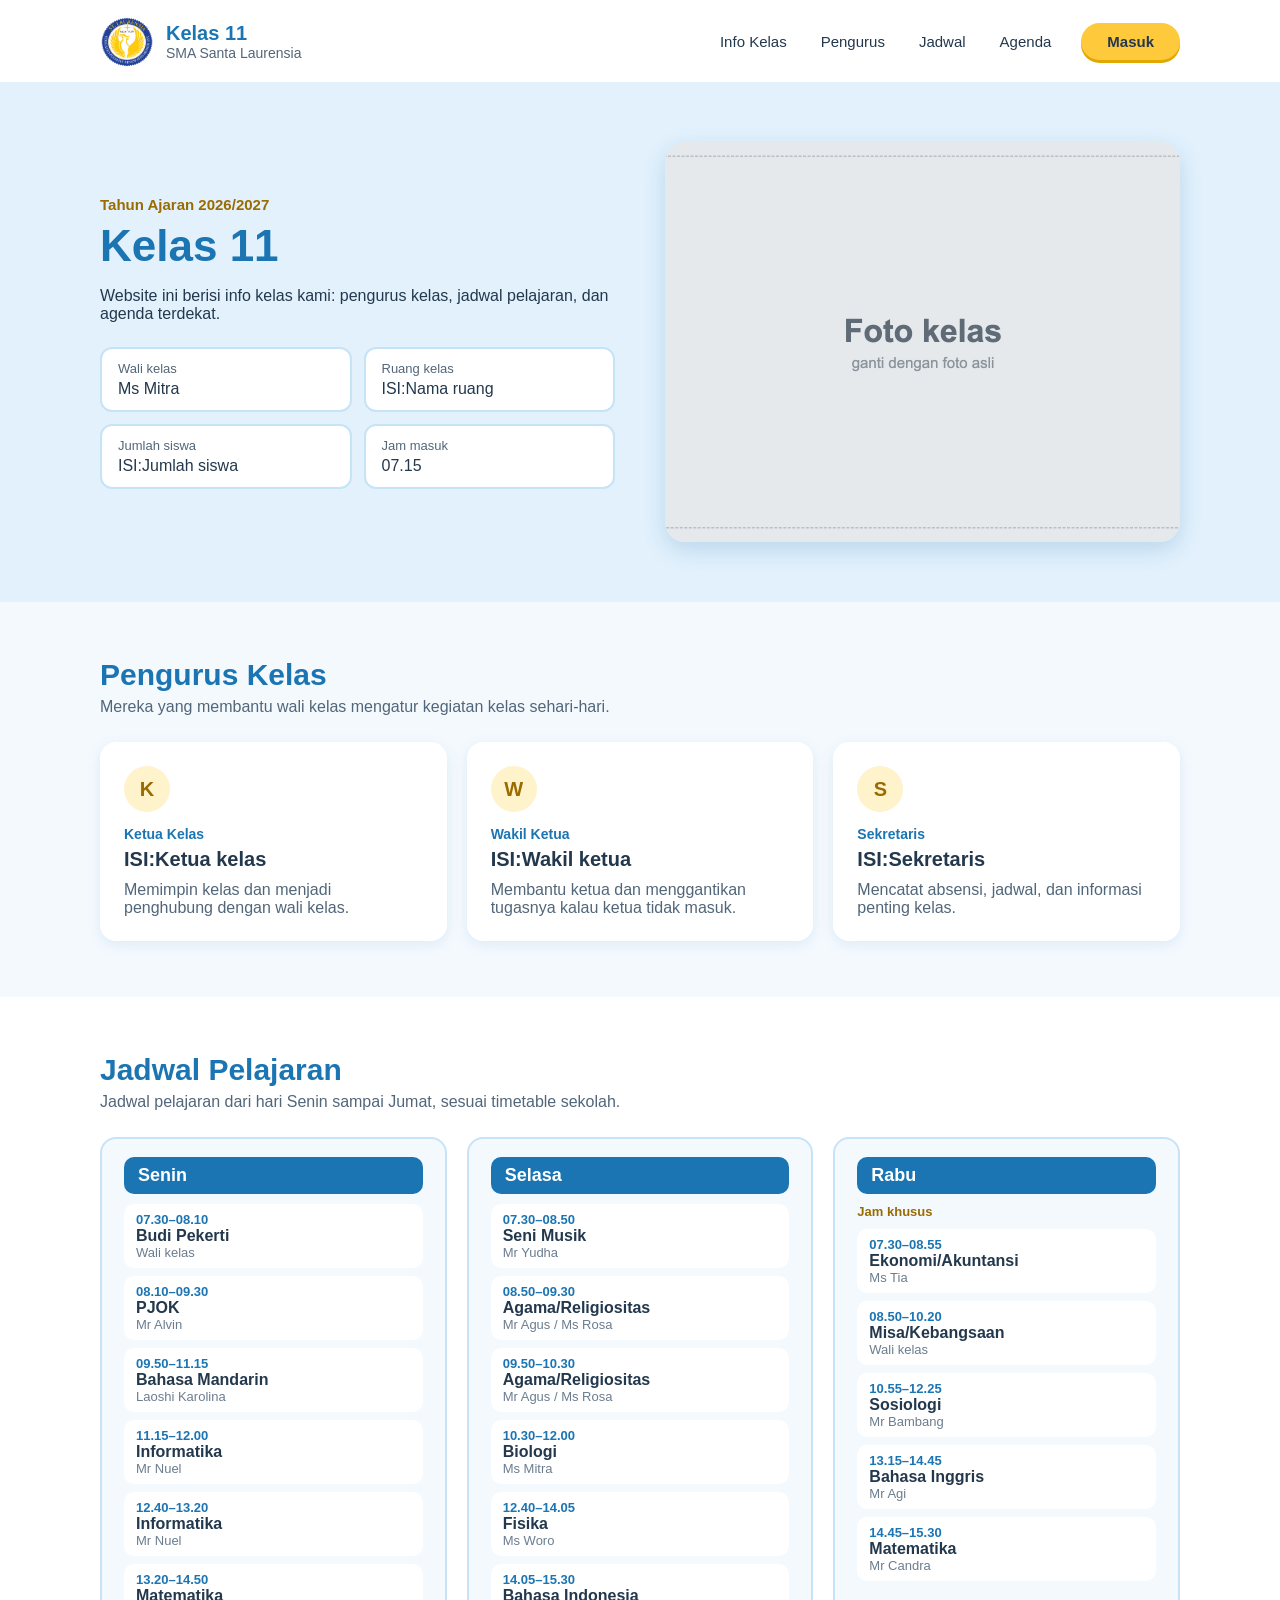
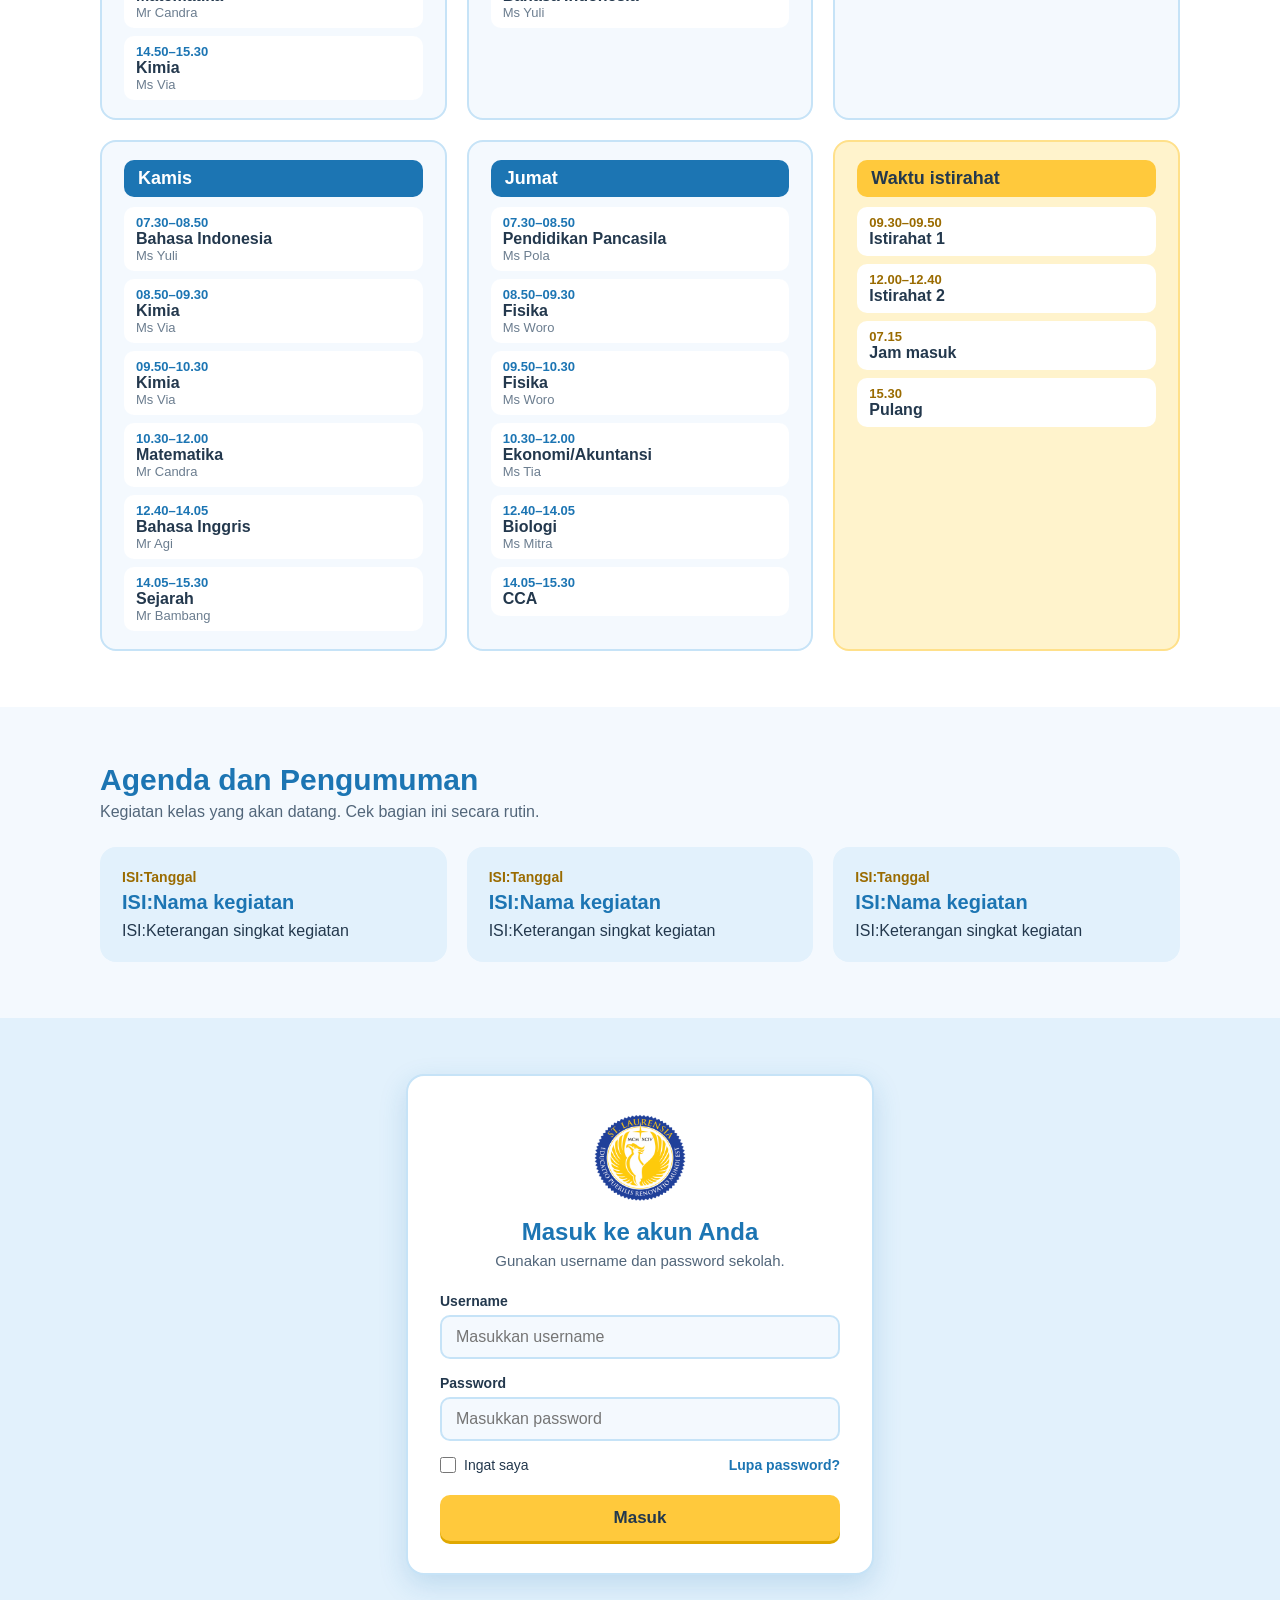
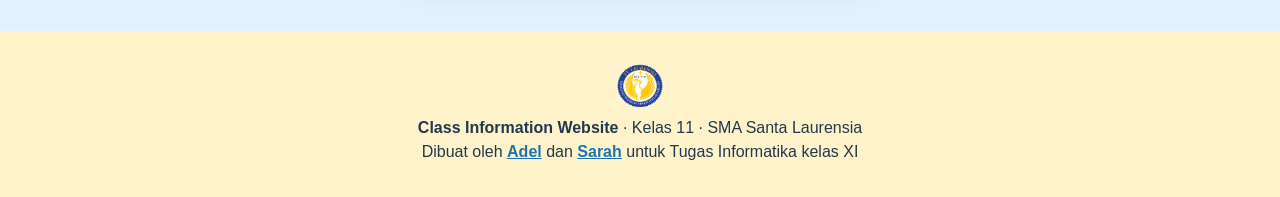
==== index.html @ 20a35754 "Upload website Class Information dan CV" ====
<!DOCTYPE html>
<html lang="id">
<head>
    <meta charset="UTF-8">
    <meta name="viewport" content="width=device-width, initial-scale=1.0">
    <title>Info Kelas 11 | SMA Santa Laurensia</title>
    <link rel="icon" type="image/png" href="images/logo.png">
    <link rel="stylesheet" href="style.css">
</head>
<body>

    <header class="as-atas">
        <div class="as-merek">
            <img src="images/logo.png" alt="Logo SMA Santa Laurensia" class="as-logo">
            <div>
                <p class="as-nama-kelas">Kelas 11</p>
                <p class="as-sekolah">SMA Santa Laurensia</p>
            </div>
        </div>
        <nav class="as-menu">
            <a href="#info">Info Kelas</a>
            <a href="#pengurus">Pengurus</a>
            <a href="#jadwal">Jadwal</a>
            <a href="#agenda">Agenda</a>
            <a class="as-tombol" href="#masuk">Masuk</a>
        </nav>
    </header>


    <main>
        <section class="as-hero" id="info">
            <div class="as-hero-teks">
                <p class="as-label">Tahun Ajaran 2026/2027</p>
                <h1>Kelas 11</h1>
                <p>Website ini berisi info kelas kami: pengurus kelas, jadwal pelajaran, dan agenda terdekat.</p>
                <div class="as-info">
                    <div class="as-info-kotak">
                        <p class="as-info-judul">Wali kelas</p>
                        <p>Ms Mitra</p>
                    </div>
                    <div class="as-info-kotak">
                        <p class="as-info-judul">Ruang kelas</p>
                        <p>ISI:Nama ruang</p>
                    </div>
                    <div class="as-info-kotak">
                        <p class="as-info-judul">Jumlah siswa</p>
                        <p>ISI:Jumlah siswa</p>
                    </div>
                    <div class="as-info-kotak">
                        <p class="as-info-judul">Jam masuk</p>
                        <p>07.15</p>
                    </div>
                </div>
            </div>
            <img src="images/foto-kelas.jpg" alt="Foto bersama kelas" class="as-foto-kelas">
        </section>

        <section class="as-bagian" id="pengurus">
            <h2>Pengurus Kelas</h2>
            <p class="as-pengantar">Mereka yang membantu wali kelas mengatur kegiatan kelas sehari-hari.</p>
            <div class="as-pengurus">
                <div class="as-kartu">
                    <p class="as-ikon">K</p>
                    <p class="as-jabatan">Ketua Kelas</p>
                    <h3>ISI:Ketua kelas</h3>
                    <p>Memimpin kelas dan menjadi penghubung dengan wali kelas.</p>
                </div>
                <div class="as-kartu">
                    <p class="as-ikon">W</p>
                    <p class="as-jabatan">Wakil Ketua</p>
                    <h3>ISI:Wakil ketua</h3>
                    <p>Membantu ketua dan menggantikan tugasnya kalau ketua tidak masuk.</p>
                </div>
                <div class="as-kartu">
                    <p class="as-ikon">S</p>
                    <p class="as-jabatan">Sekretaris</p>
                    <h3>ISI:Sekretaris</h3>
                    <p>Mencatat absensi, jadwal, dan informasi penting kelas.</p>
                </div>
            </div>
        </section>

        <section class="as-bagian as-putih" id="jadwal">
            <h2>Jadwal Pelajaran</h2>
            <p class="as-pengantar">Jadwal pelajaran dari hari Senin sampai Jumat, sesuai timetable sekolah.</p>
            <div class="as-jadwal">
                <div class="as-hari">
                    <h3>Senin</h3>
                    <ol>
                        <li>
                            <p class="as-jam">07.30–08.10</p>
                            <p class="as-mapel">Budi Pekerti</p>
                            <p class="as-guru">Wali kelas</p>
                        </li>
                        <li>
                            <p class="as-jam">08.10–09.30</p>
                            <p class="as-mapel">PJOK</p>
                            <p class="as-guru">Mr Alvin</p>
                        </li>
                        <li>
                            <p class="as-jam">09.50–11.15</p>
                            <p class="as-mapel">Bahasa Mandarin</p>
                            <p class="as-guru">Laoshi Karolina</p>
                        </li>
                        <li>
                            <p class="as-jam">11.15–12.00</p>
                            <p class="as-mapel">Informatika</p>
                            <p class="as-guru">Mr Nuel</p>
                        </li>
                        <li>
                            <p class="as-jam">12.40–13.20</p>
                            <p class="as-mapel">Informatika</p>
                            <p class="as-guru">Mr Nuel</p>
                        </li>
                        <li>
                            <p class="as-jam">13.20–14.50</p>
                            <p class="as-mapel">Matematika</p>
                            <p class="as-guru">Mr Candra</p>
                        </li>
                        <li>
                            <p class="as-jam">14.50–15.30</p>
                            <p class="as-mapel">Kimia</p>
                            <p class="as-guru">Ms Via</p>
                        </li>
                    </ol>
                </div>
                <div class="as-hari">
                    <h3>Selasa</h3>
                    <ol>
                        <li>
                            <p class="as-jam">07.30–08.50</p>
                            <p class="as-mapel">Seni Musik</p>
                            <p class="as-guru">Mr Yudha</p>
                        </li>
                        <li>
                            <p class="as-jam">08.50–09.30</p>
                            <p class="as-mapel">Agama/Religiositas</p>
                            <p class="as-guru">Mr Agus / Ms Rosa</p>
                        </li>
                        <li>
                            <p class="as-jam">09.50–10.30</p>
                            <p class="as-mapel">Agama/Religiositas</p>
                            <p class="as-guru">Mr Agus / Ms Rosa</p>
                        </li>
                        <li>
                            <p class="as-jam">10.30–12.00</p>
                            <p class="as-mapel">Biologi</p>
                            <p class="as-guru">Ms Mitra</p>
                        </li>
                        <li>
                            <p class="as-jam">12.40–14.05</p>
                            <p class="as-mapel">Fisika</p>
                            <p class="as-guru">Ms Woro</p>
                        </li>
                        <li>
                            <p class="as-jam">14.05–15.30</p>
                            <p class="as-mapel">Bahasa Indonesia</p>
                            <p class="as-guru">Ms Yuli</p>
                        </li>
                    </ol>
                </div>
                <div class="as-hari">
                    <h3>Rabu</h3>
                    <p class="as-keterangan">Jam khusus</p>
                    <ol>
                        <li>
                            <p class="as-jam">07.30–08.55</p>
                            <p class="as-mapel">Ekonomi/Akuntansi</p>
                            <p class="as-guru">Ms Tia</p>
                        </li>
                        <li>
                            <p class="as-jam">08.50–10.20</p>
                            <p class="as-mapel">Misa/Kebangsaan</p>
                            <p class="as-guru">Wali kelas</p>
                        </li>
                        <li>
                            <p class="as-jam">10.55–12.25</p>
                            <p class="as-mapel">Sosiologi</p>
                            <p class="as-guru">Mr Bambang</p>
                        </li>
                        <li>
                            <p class="as-jam">13.15–14.45</p>
                            <p class="as-mapel">Bahasa Inggris</p>
                            <p class="as-guru">Mr Agi</p>
                        </li>
                        <li>
                            <p class="as-jam">14.45–15.30</p>
                            <p class="as-mapel">Matematika</p>
                            <p class="as-guru">Mr Candra</p>
                        </li>
                    </ol>
                </div>
                <div class="as-hari">
                    <h3>Kamis</h3>
                    <ol>
                        <li>
                            <p class="as-jam">07.30–08.50</p>
                            <p class="as-mapel">Bahasa Indonesia</p>
                            <p class="as-guru">Ms Yuli</p>
                        </li>
                        <li>
                            <p class="as-jam">08.50–09.30</p>
                            <p class="as-mapel">Kimia</p>
                            <p class="as-guru">Ms Via</p>
                        </li>
                        <li>
                            <p class="as-jam">09.50–10.30</p>
                            <p class="as-mapel">Kimia</p>
                            <p class="as-guru">Ms Via</p>
                        </li>
                        <li>
                            <p class="as-jam">10.30–12.00</p>
                            <p class="as-mapel">Matematika</p>
                            <p class="as-guru">Mr Candra</p>
                        </li>
                        <li>
                            <p class="as-jam">12.40–14.05</p>
                            <p class="as-mapel">Bahasa Inggris</p>
                            <p class="as-guru">Mr Agi</p>
                        </li>
                        <li>
                            <p class="as-jam">14.05–15.30</p>
                            <p class="as-mapel">Sejarah</p>
                            <p class="as-guru">Mr Bambang</p>
                        </li>
                    </ol>
                </div>
                <div class="as-hari">
                    <h3>Jumat</h3>
                    <ol>
                        <li>
                            <p class="as-jam">07.30–08.50</p>
                            <p class="as-mapel">Pendidikan Pancasila</p>
                            <p class="as-guru">Ms Pola</p>
                        </li>
                        <li>
                            <p class="as-jam">08.50–09.30</p>
                            <p class="as-mapel">Fisika</p>
                            <p class="as-guru">Ms Woro</p>
                        </li>
                        <li>
                            <p class="as-jam">09.50–10.30</p>
                            <p class="as-mapel">Fisika</p>
                            <p class="as-guru">Ms Woro</p>
                        </li>
                        <li>
                            <p class="as-jam">10.30–12.00</p>
                            <p class="as-mapel">Ekonomi/Akuntansi</p>
                            <p class="as-guru">Ms Tia</p>
                        </li>
                        <li>
                            <p class="as-jam">12.40–14.05</p>
                            <p class="as-mapel">Biologi</p>
                            <p class="as-guru">Ms Mitra</p>
                        </li>
                        <li>
                            <p class="as-jam">14.05–15.30</p>
                            <p class="as-mapel">CCA</p>
                        </li>
                    </ol>
                </div>
                <div class="as-hari as-istirahat">
                    <h3>Waktu istirahat</h3>
                    <ul>
                        <li>
                            <p class="as-jam">09.30–09.50</p>
                            <p class="as-mapel">Istirahat 1</p>
                        </li>
                        <li>
                            <p class="as-jam">12.00–12.40</p>
                            <p class="as-mapel">Istirahat 2</p>
                        </li>
                        <li>
                            <p class="as-jam">07.15</p>
                            <p class="as-mapel">Jam masuk</p>
                        </li>
                        <li>
                            <p class="as-jam">15.30</p>
                            <p class="as-mapel">Pulang</p>
                        </li>
                    </ul>
                </div>
            </div>
        </section>

        <section class="as-bagian" id="agenda">
            <h2>Agenda dan Pengumuman</h2>
            <p class="as-pengantar">Kegiatan kelas yang akan datang. Cek bagian ini secara rutin.</p>
            <div class="as-agenda">
                <div class="as-agenda-kartu">
                    <p class="as-tanggal">ISI:Tanggal</p>
                    <h3>ISI:Nama kegiatan</h3>
                    <p>ISI:Keterangan singkat kegiatan</p>
                </div>
                <div class="as-agenda-kartu">
                    <p class="as-tanggal">ISI:Tanggal</p>
                    <h3>ISI:Nama kegiatan</h3>
                    <p>ISI:Keterangan singkat kegiatan</p>
                </div>
                <div class="as-agenda-kartu">
                    <p class="as-tanggal">ISI:Tanggal</p>
                    <h3>ISI:Nama kegiatan</h3>
                    <p>ISI:Keterangan singkat kegiatan</p>
                </div>
            </div>
        </section>

        <section class="as-bagian as-masuk" id="masuk">
            <div class="as-portal">
                <img src="images/logo.png" alt="Logo SMA Santa Laurensia" class="as-portal-logo">
                <h2>Masuk ke akun Anda</h2>
                <p class="as-portal-sub">Gunakan username dan password sekolah.</p>
                <div class="as-isian">
                    <p class="as-isian-judul">Username</p>
                    <input type="text" class="as-kotak-isi" id="username" name="username" placeholder="Masukkan username">
                </div>
                <div class="as-isian">
                    <p class="as-isian-judul">Password</p>
                    <input type="password" class="as-kotak-isi" id="password" name="password" placeholder="Masukkan password">
                </div>
                <div class="as-portal-baris">
                    <div class="as-ingat">
                        <input type="checkbox" class="as-centang" id="ingat" name="ingat">
                        <p>Ingat saya</p>
                    </div>
                    <a href="#masuk">Lupa password?</a>
                </div>
                <a class="as-tombol-masuk" href="cv1.html">Masuk</a>
            </div>
        </section>
    </main>

    <footer class="as-bawah">
        <img src="images/logo.png" alt="Logo SMA Santa Laurensia" class="as-logo-kecil">
        <p><strong>Class Information Website</strong> · Kelas 11 · SMA Santa Laurensia</p>
        <p>Dibuat oleh <a href="cv1.html">Adel</a> dan <a href="cv2.html">Sarah</a> untuk Tugas Informatika kelas XI</p>
    </footer>

</body>
</html>
---- style.css ----
body {
    margin: 0;
    background-color: #f4f9fe;
    color: #23384d;
    font-family: "Trebuchet MS", Arial, sans-serif;
    font-size: 16px;
}

.as-atas {
    display: flex;
    justify-content: space-between;
    align-items: center;
    padding: 14px 100px;
    background-color: #ffffff;
    box-shadow: 0 2px 10px rgba(28, 117, 179, 0.12);
}

.as-merek {
    display: flex;
    align-items: center;
    gap: 12px;
}

.as-logo {
    width: 54px;
    height: 54px;
}

.as-nama-kelas {
    margin: 0;
    font-size: 20px;
    font-weight: bold;
    color: #1c75b3;
}

.as-sekolah {
    margin: 0;
    font-size: 14px;
    color: #52667a;
}

.as-menu {
    display: flex;
    align-items: center;
    gap: 6px;
}

.as-menu a {
    color: #23384d;
    text-decoration: none;
    font-size: 15px;
    padding: 8px 14px;
    border-radius: 20px;
}

.as-menu a:hover {
    background-color: #e2f1fc;
    color: #1c75b3;
}

.as-menu .as-tombol {
    margin: 0 0 0 10px;
    padding: 10px 26px;
    background-color: #ffc93c;
    color: #23384d;
    font-weight: bold;
    box-shadow: 0 3px 0 #e0a800;
}

.as-menu .as-tombol:hover {
    background-color: #ffd866;
    color: #23384d;
}

.as-hero {
    display: grid;
    grid-template-columns: 1fr 1fr;
    align-items: center;
    gap: 50px;
    padding: 60px 100px;
    background-color: #e2f1fc;
}

.as-label {
    margin: 0;
    font-size: 15px;
    font-weight: bold;
    color: #9a6b00;
}

.as-hero h1 {
    margin: 8px 0 10px 0;
    font-size: 44px;
    color: #1c75b3;
}

.as-info {
    display: grid;
    grid-template-columns: 1fr 1fr;
    gap: 12px;
    margin: 24px 0 0 0;
}

.as-info-kotak {
    padding: 12px 16px;
    background-color: #ffffff;
    border: 2px solid #c6e3f7;
    border-radius: 12px;
}

.as-info-kotak p {
    margin: 0;
}

.as-info-kotak .as-info-judul {
    margin: 0 0 4px 0;
    font-size: 13px;
    color: #52667a;
}

.as-foto-kelas {
    width: 100%;
    height: 400px;
    object-fit: cover;
    border-radius: 20px;
    box-shadow: 0 8px 22px rgba(28, 117, 179, 0.2);
}

.as-bagian {
    padding: 56px 100px;
}

.as-putih {
    background-color: #ffffff;
}

.as-bagian h2 {
    margin: 0 0 6px 0;
    font-size: 30px;
    color: #1c75b3;
}

.as-pengantar {
    margin: 0 0 26px 0;
    color: #52667a;
}

.as-pengurus {
    display: grid;
    grid-template-columns: 1fr 1fr 1fr;
    gap: 20px;
}

.as-kartu {
    padding: 22px;
    background-color: #ffffff;
    border: 2px solid #ffffff;
    border-radius: 16px;
    box-shadow: 0 4px 14px rgba(28, 117, 179, 0.1);
}

.as-kartu:hover {
    border: 2px solid #ffc93c;
}

.as-kartu p {
    margin: 0;
    color: #52667a;
}

.as-kartu .as-ikon {
    display: flex;
    justify-content: center;
    align-items: center;
    width: 46px;
    height: 46px;
    margin: 0 0 14px 0;
    background-color: #fff3cc;
    border-radius: 50%;
    font-size: 20px;
    font-weight: bold;
    color: #9a6b00;
}

.as-kartu .as-jabatan {
    font-size: 14px;
    font-weight: bold;
    color: #1c75b3;
}

.as-kartu h3 {
    margin: 6px 0 10px 0;
    font-size: 20px;
}

.as-jadwal {
    display: grid;
    grid-template-columns: 1fr 1fr 1fr;
    gap: 20px;
}

.as-hari {
    padding: 18px 22px;
    background-color: #f4f9fe;
    border: 2px solid #c6e3f7;
    border-radius: 16px;
}

.as-hari h3 {
    margin: 0 0 10px 0;
    padding: 8px 14px;
    background-color: #1c75b3;
    color: #ffffff;
    border-radius: 10px;
    font-size: 18px;
}

.as-keterangan {
    margin: 0 0 10px 0;
    font-size: 13px;
    font-weight: bold;
    color: #9a6b00;
}

.as-hari ol, .as-hari ul {
    display: grid;
    gap: 8px;
    margin: 0;
    padding: 0;
    list-style-type: none;
}

.as-hari li {
    padding: 8px 12px;
    background-color: #ffffff;
    border-radius: 10px;
}

.as-hari li p {
    margin: 0;
}

.as-hari .as-jam {
    font-size: 13px;
    font-weight: bold;
    color: #1c75b3;
}

.as-hari .as-mapel {
    font-weight: bold;
}

.as-hari .as-guru {
    font-size: 13px;
    color: #6b7d8f;
}

.as-istirahat {
    background-color: #fff3cc;
    border: 2px solid #ffe08a;
}

.as-istirahat h3 {
    background-color: #ffc93c;
    color: #23384d;
}

.as-istirahat .as-jam {
    color: #9a6b00;
}

.as-agenda {
    display: grid;
    grid-template-columns: 1fr 1fr 1fr;
    gap: 20px;
}

.as-agenda-kartu {
    padding: 22px;
    background-color: #e2f1fc;
    border-radius: 16px;
}

.as-agenda-kartu p {
    margin: 0;
}

.as-agenda-kartu .as-tanggal {
    margin: 0 0 6px 0;
    font-size: 14px;
    font-weight: bold;
    color: #9a6b00;
}

.as-agenda-kartu h3 {
    margin: 0 0 8px 0;
    font-size: 20px;
    color: #1c75b3;
}

.as-masuk {
    background-color: #e2f1fc;
}

.as-portal {
    width: 400px;
    margin: 0 auto;
    padding: 32px;
    background-color: #ffffff;
    border: 2px solid #c6e3f7;
    border-radius: 18px;
    box-shadow: 0 10px 28px rgba(28, 117, 179, 0.18);
}

.as-portal-logo {
    display: block;
    width: 96px;
    height: 96px;
    margin: 0 auto 14px auto;
}

.as-portal h2 {
    margin: 0 0 6px 0;
    font-size: 24px;
    text-align: center;
}

.as-portal-sub {
    margin: 0 0 24px 0;
    font-size: 15px;
    color: #52667a;
    text-align: center;
}

.as-isian {
    display: grid;
    gap: 6px;
    margin: 0 0 16px 0;
}

.as-isian-judul {
    margin: 0;
    font-size: 14px;
    font-weight: bold;
}

.as-kotak-isi {
    padding: 11px 14px;
    background-color: #f4f9fe;
    border: 2px solid #c6e3f7;
    border-radius: 10px;
    color: #23384d;
    font-family: "Trebuchet MS", Arial, sans-serif;
    font-size: 16px;
}

.as-kotak-isi:hover {
    border: 2px solid #ffc93c;
}

.as-portal-baris {
    display: flex;
    justify-content: space-between;
    align-items: center;
    margin: 4px 0 22px 0;
    font-size: 14px;
}

.as-ingat {
    display: flex;
    align-items: center;
    gap: 8px;
}

.as-ingat p {
    margin: 0;
}

.as-centang {
    width: 16px;
    height: 16px;
    margin: 0;
}

.as-portal-baris a {
    color: #1c75b3;
    font-weight: bold;
    text-decoration: none;
}

.as-portal-baris a:hover {
    text-decoration: underline;
}

.as-tombol-masuk {
    display: block;
    padding: 13px;
    background-color: #ffc93c;
    border-radius: 10px;
    box-shadow: 0 3px 0 #e0a800;
    color: #23384d;
    font-size: 17px;
    font-weight: bold;
    text-align: center;
    text-decoration: none;
}

.as-tombol-masuk:hover {
    background-color: #ffd866;
}

.as-bawah {
    padding: 30px 20px;
    background-color: #fff3cc;
    text-align: center;
}

.as-logo-kecil {
    width: 48px;
    height: 48px;
}

.as-bawah p {
    margin: 6px 0;
}

.as-bawah a {
    color: #1c75b3;
    font-weight: bold;
}

.as-bawah a:hover {
    color: #9a6b00;
}

@media (max-width: 1100px) {
    .as-atas {
        display: block;
        padding: 14px 30px;
    }

    .as-menu {
        margin: 12px 0 0 0;
    }

    .as-hero {
        padding: 44px 30px;
    }

    .as-bagian {
        padding: 44px 30px;
    }

    .as-pengurus {
        grid-template-columns: 1fr;
    }

    .as-jadwal {
        grid-template-columns: 1fr 1fr;
    }
}

@media (max-width: 700px) {
    .as-atas {
        padding: 12px 16px;
    }

    .as-menu {
        display: grid;
        grid-template-columns: 1fr 1fr 1fr;
        gap: 6px;
    }

    .as-menu a {
        padding: 8px 4px;
        background-color: #f4f9fe;
        text-align: center;
        font-size: 14px;
    }

    .as-menu .as-tombol {
        margin: 0;
        padding: 8px 4px;
    }

    .as-hero {
        grid-template-columns: 1fr;
        gap: 26px;
        padding: 30px 16px;
    }

    .as-hero h1 {
        font-size: 32px;
    }

    .as-foto-kelas {
        height: 230px;
    }

    .as-bagian {
        padding: 36px 16px;
    }

    .as-bagian h2 {
        font-size: 24px;
    }

    .as-kartu {
        padding: 16px;
    }

    .as-kartu h3 {
        font-size: 17px;
    }

    .as-kartu p {
        font-size: 14px;
    }

    .as-jadwal {
        grid-template-columns: 1fr;
        gap: 14px;
    }

    .as-hari {
        padding: 12px;
    }

    .as-hari h3 {
        font-size: 16px;
    }

    .as-hari li {
        font-size: 15px;
    }

    .as-agenda {
        grid-template-columns: 1fr;
        gap: 14px;
    }

    .as-portal {
        width: auto;
        padding: 24px 18px;
    }

    .as-portal-logo {
        width: 80px;
        height: 80px;
    }

    .as-portal h2 {
        font-size: 22px;
    }
}
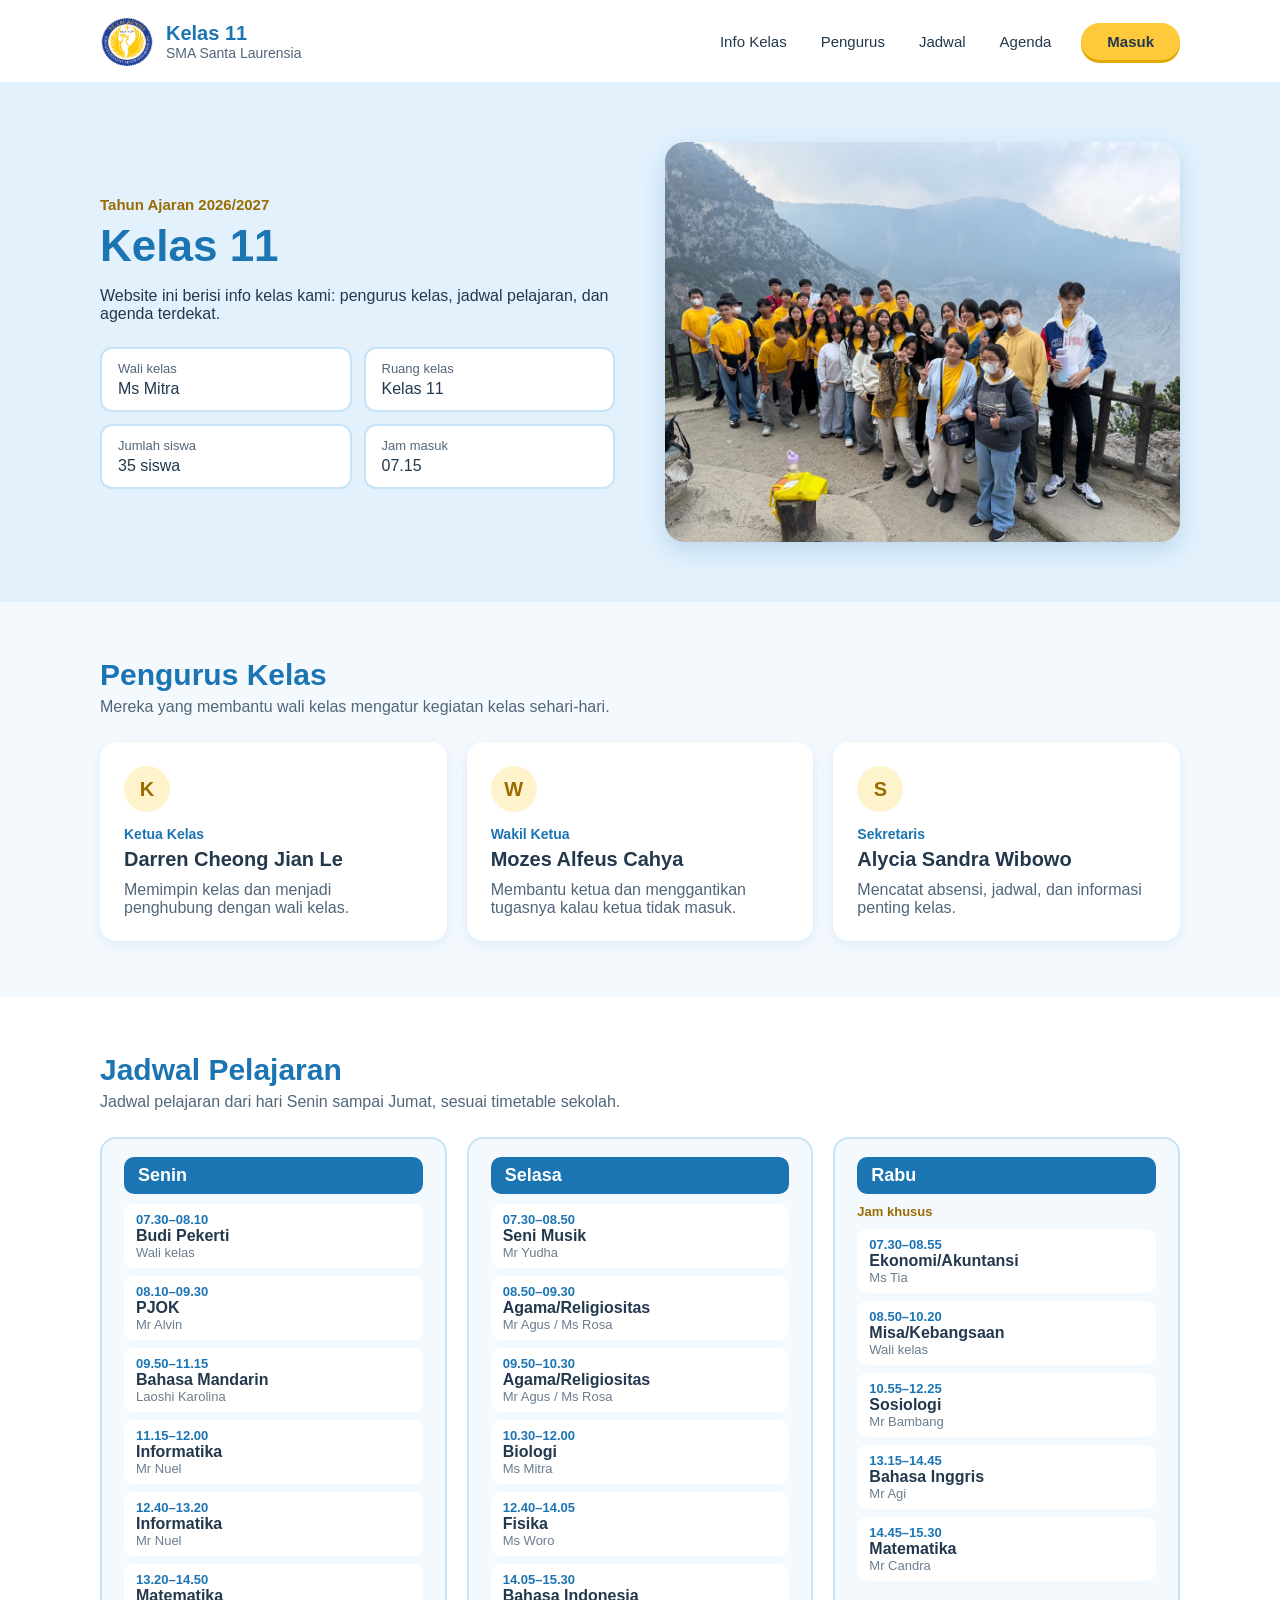
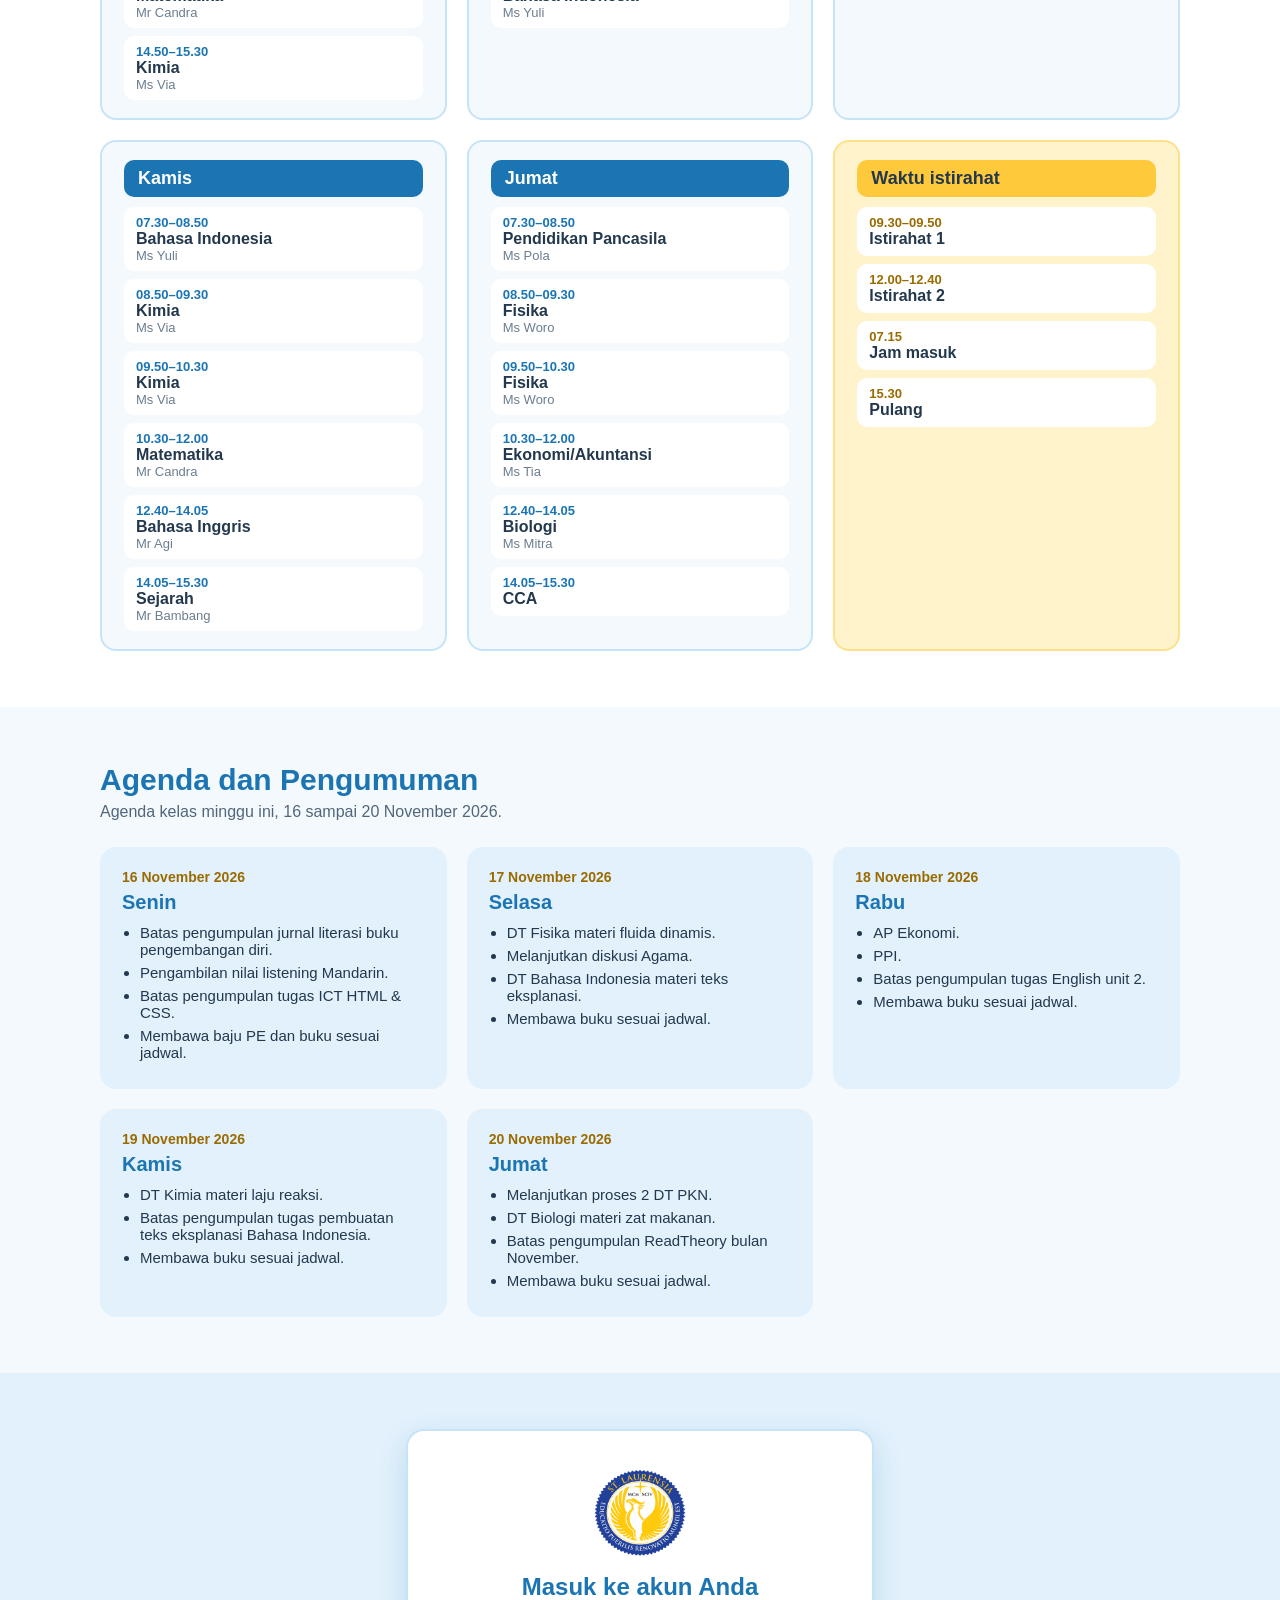
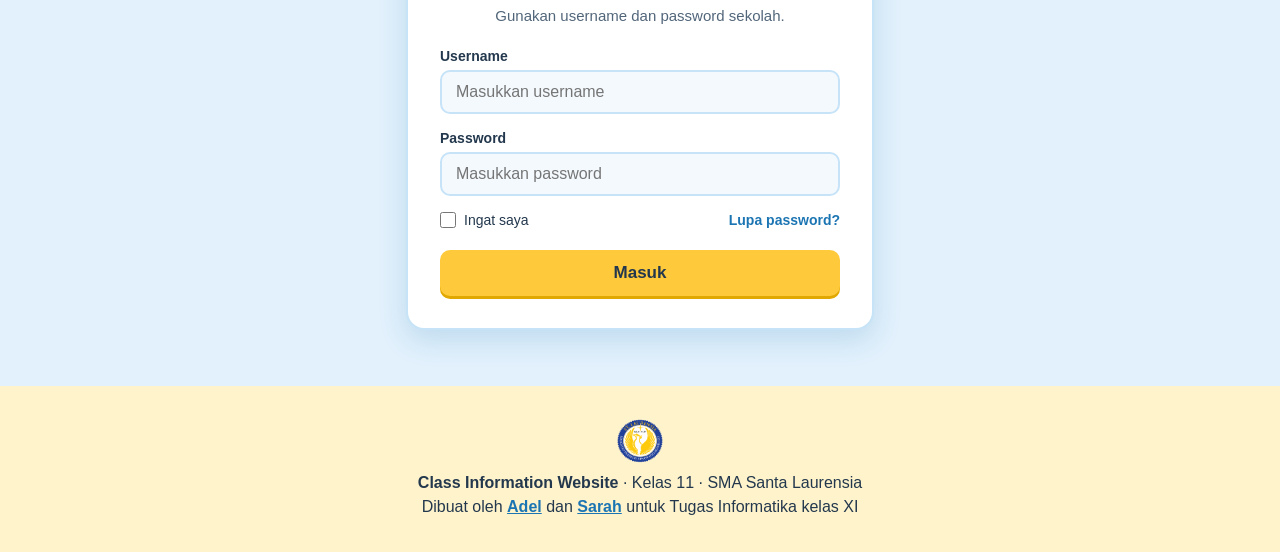
==== commit 63a3243e: "Isi info kelas, pengurus, agenda, dan foto kelas" ====
--- a/index.html
+++ b/index.html
@@ -40,11 +40,11 @@
                     </div>
                     <div class="as-info-kotak">
                         <p class="as-info-judul">Ruang kelas</p>
-                        <p>ISI:Nama ruang</p>
+                        <p>Kelas 11</p>
                     </div>
                     <div class="as-info-kotak">
                         <p class="as-info-judul">Jumlah siswa</p>
-                        <p>ISI:Jumlah siswa</p>
+                        <p>35 siswa</p>
                     </div>
                     <div class="as-info-kotak">
                         <p class="as-info-judul">Jam masuk</p>
@@ -62,19 +62,19 @@
                 <div class="as-kartu">
                     <p class="as-ikon">K</p>
                     <p class="as-jabatan">Ketua Kelas</p>
-                    <h3>ISI:Ketua kelas</h3>
+                    <h3>Darren Cheong Jian Le</h3>
                     <p>Memimpin kelas dan menjadi penghubung dengan wali kelas.</p>
                 </div>
                 <div class="as-kartu">
                     <p class="as-ikon">W</p>
                     <p class="as-jabatan">Wakil Ketua</p>
-                    <h3>ISI:Wakil ketua</h3>
+                    <h3>Mozes Alfeus Cahya</h3>
                     <p>Membantu ketua dan menggantikan tugasnya kalau ketua tidak masuk.</p>
                 </div>
                 <div class="as-kartu">
                     <p class="as-ikon">S</p>
                     <p class="as-jabatan">Sekretaris</p>
-                    <h3>ISI:Sekretaris</h3>
+                    <h3>Alycia Sandra Wibowo</h3>
                     <p>Mencatat absensi, jadwal, dan informasi penting kelas.</p>
                 </div>
             </div>
@@ -285,22 +285,56 @@
 
         <section class="as-bagian" id="agenda">
             <h2>Agenda dan Pengumuman</h2>
-            <p class="as-pengantar">Kegiatan kelas yang akan datang. Cek bagian ini secara rutin.</p>
+            <p class="as-pengantar">Agenda kelas minggu ini, 16 sampai 20 November 2026.</p>
             <div class="as-agenda">
                 <div class="as-agenda-kartu">
-                    <p class="as-tanggal">ISI:Tanggal</p>
-                    <h3>ISI:Nama kegiatan</h3>
-                    <p>ISI:Keterangan singkat kegiatan</p>
-                </div>
-                <div class="as-agenda-kartu">
-                    <p class="as-tanggal">ISI:Tanggal</p>
-                    <h3>ISI:Nama kegiatan</h3>
-                    <p>ISI:Keterangan singkat kegiatan</p>
-                </div>
-                <div class="as-agenda-kartu">
-                    <p class="as-tanggal">ISI:Tanggal</p>
-                    <h3>ISI:Nama kegiatan</h3>
-                    <p>ISI:Keterangan singkat kegiatan</p>
+                    <p class="as-tanggal">16 November 2026</p>
+                    <h3>Senin</h3>
+                    <ul class="as-agenda-daftar">
+                        <li>Batas pengumpulan jurnal literasi buku pengembangan diri.</li>
+                        <li>Pengambilan nilai listening Mandarin.</li>
+                        <li>Batas pengumpulan tugas ICT HTML &amp; CSS.</li>
+                        <li>Membawa baju PE dan buku sesuai jadwal.</li>
+                    </ul>
+                </div>
+                <div class="as-agenda-kartu">
+                    <p class="as-tanggal">17 November 2026</p>
+                    <h3>Selasa</h3>
+                    <ul class="as-agenda-daftar">
+                        <li>DT Fisika materi fluida dinamis.</li>
+                        <li>Melanjutkan diskusi Agama.</li>
+                        <li>DT Bahasa Indonesia materi teks eksplanasi.</li>
+                        <li>Membawa buku sesuai jadwal.</li>
+                    </ul>
+                </div>
+                <div class="as-agenda-kartu">
+                    <p class="as-tanggal">18 November 2026</p>
+                    <h3>Rabu</h3>
+                    <ul class="as-agenda-daftar">
+                        <li>AP Ekonomi.</li>
+                        <li>PPI.</li>
+                        <li>Batas pengumpulan tugas English unit 2.</li>
+                        <li>Membawa buku sesuai jadwal.</li>
+                    </ul>
+                </div>
+                <div class="as-agenda-kartu">
+                    <p class="as-tanggal">19 November 2026</p>
+                    <h3>Kamis</h3>
+                    <ul class="as-agenda-daftar">
+                        <li>DT Kimia materi laju reaksi.</li>
+                        <li>Batas pengumpulan tugas pembuatan teks eksplanasi Bahasa Indonesia.</li>
+                        <li>Membawa buku sesuai jadwal.</li>
+                    </ul>
+                </div>
+                <div class="as-agenda-kartu">
+                    <p class="as-tanggal">20 November 2026</p>
+                    <h3>Jumat</h3>
+                    <ul class="as-agenda-daftar">
+                        <li>Melanjutkan proses 2 DT PKN.</li>
+                        <li>DT Biologi materi zat makanan.</li>
+                        <li>Batas pengumpulan ReadTheory bulan November.</li>
+                        <li>Membawa buku sesuai jadwal.</li>
+                    </ul>
                 </div>
             </div>
         </section>
--- a/style.css
+++ b/style.css
@@ -279,6 +279,16 @@
     padding: 22px;
     background-color: #e2f1fc;
     border-radius: 16px;
+}
+
+.as-agenda-daftar {
+    margin: 10px 0 0 0;
+    padding: 0 0 0 18px;
+}
+
+.as-agenda-daftar li {
+    margin: 0 0 6px 0;
+    font-size: 15px;
 }
 
 .as-agenda-kartu p {
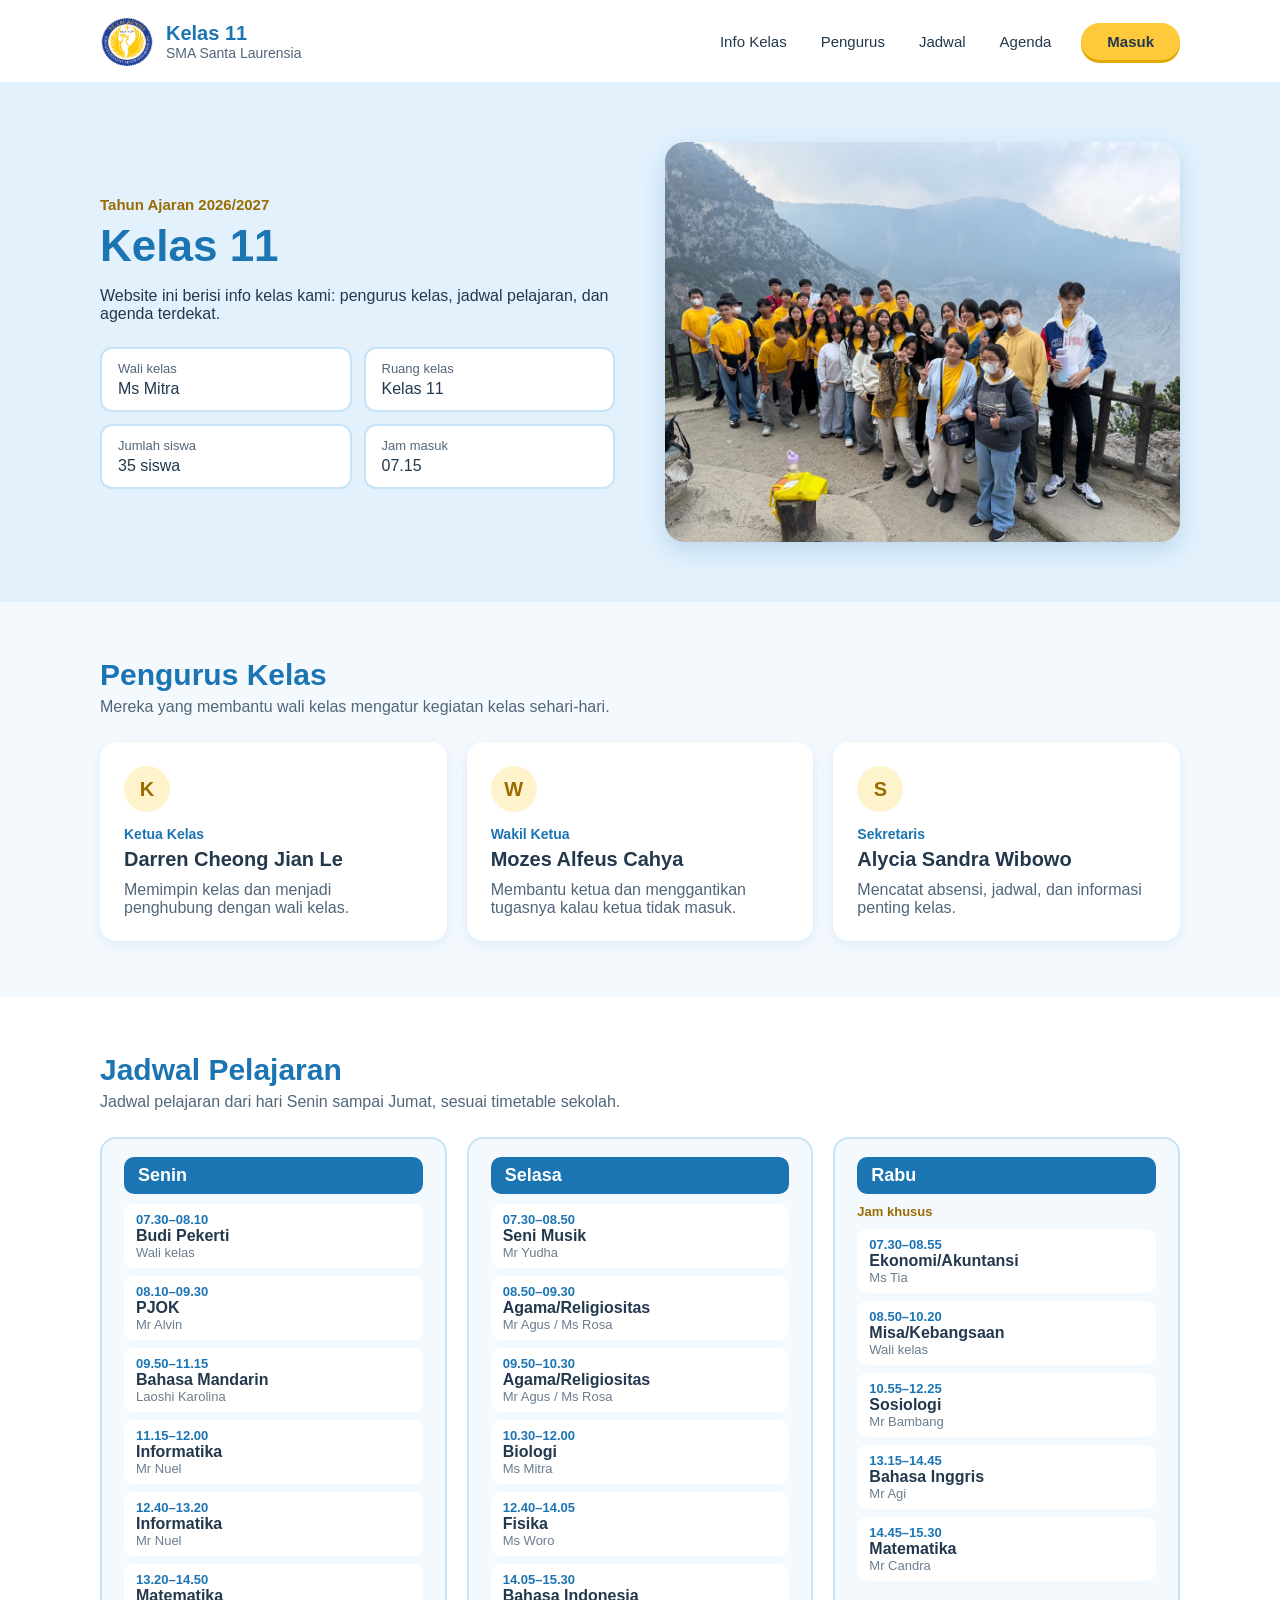
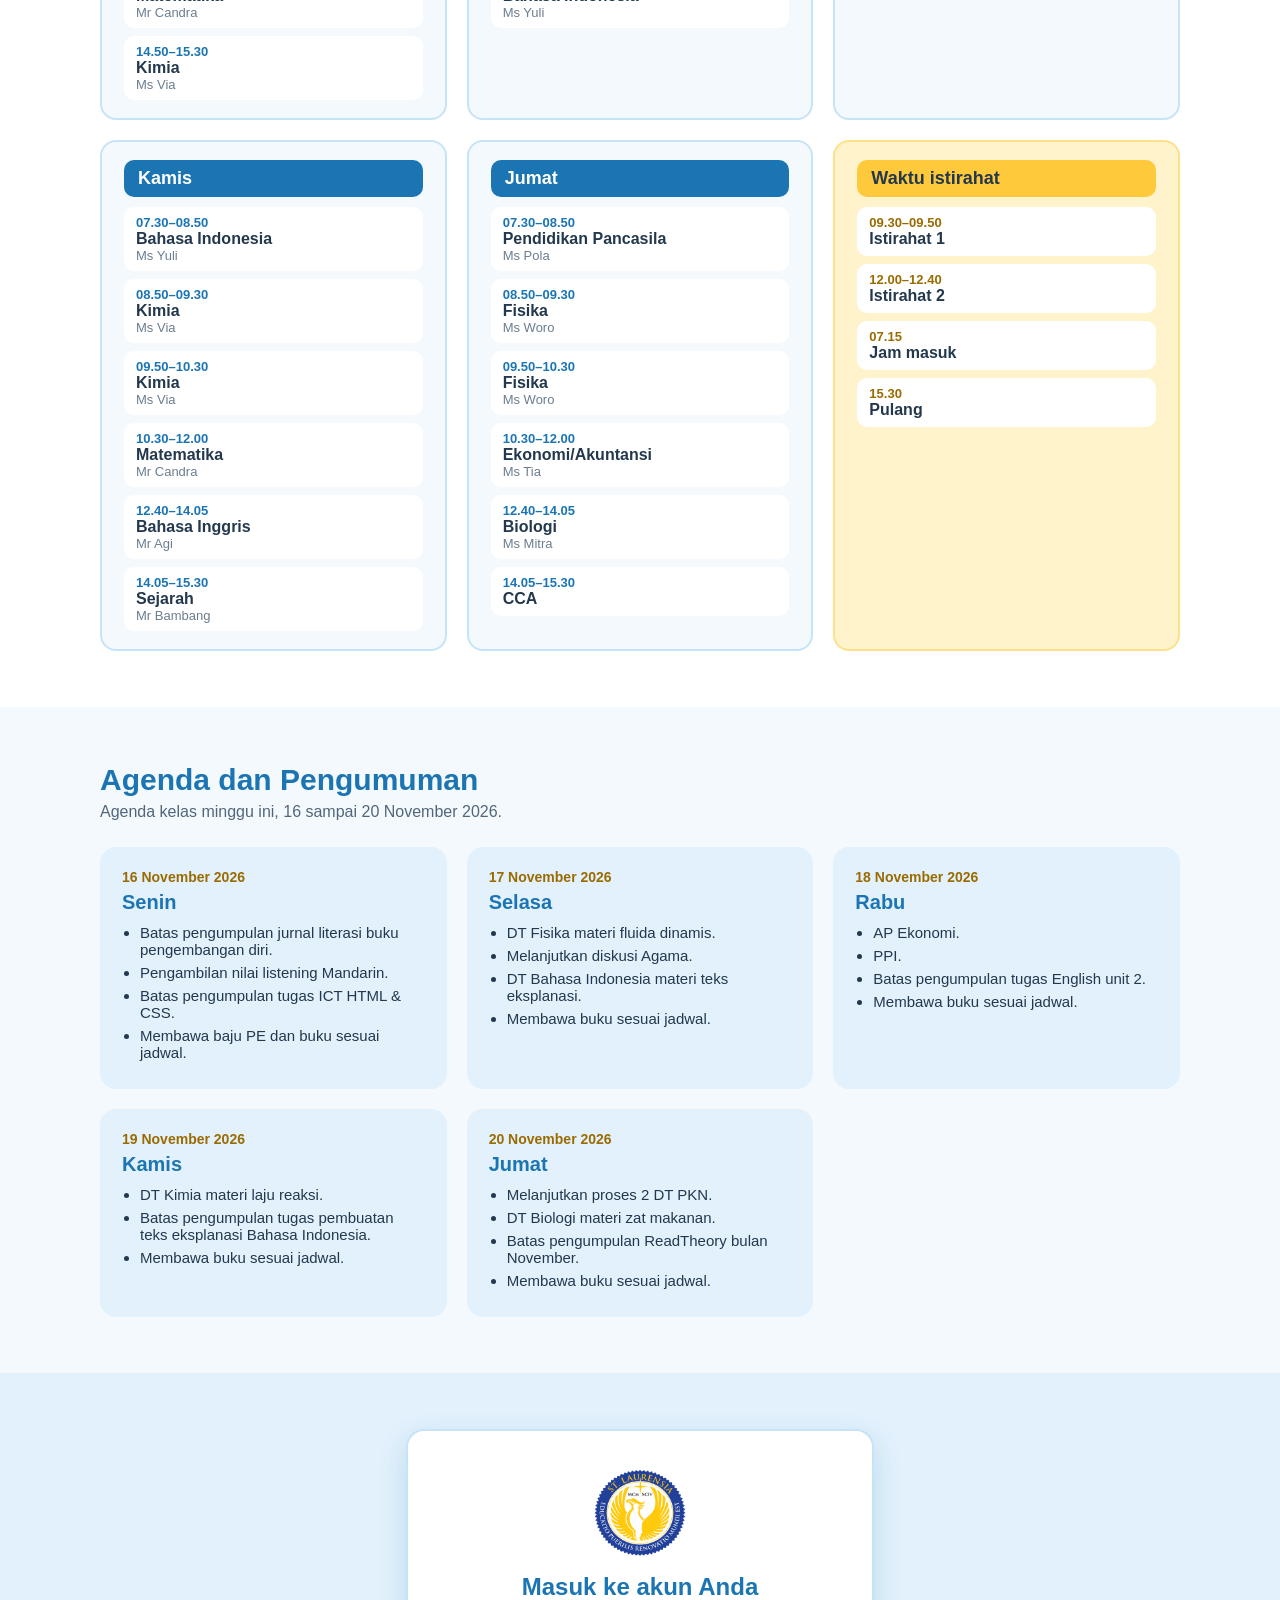
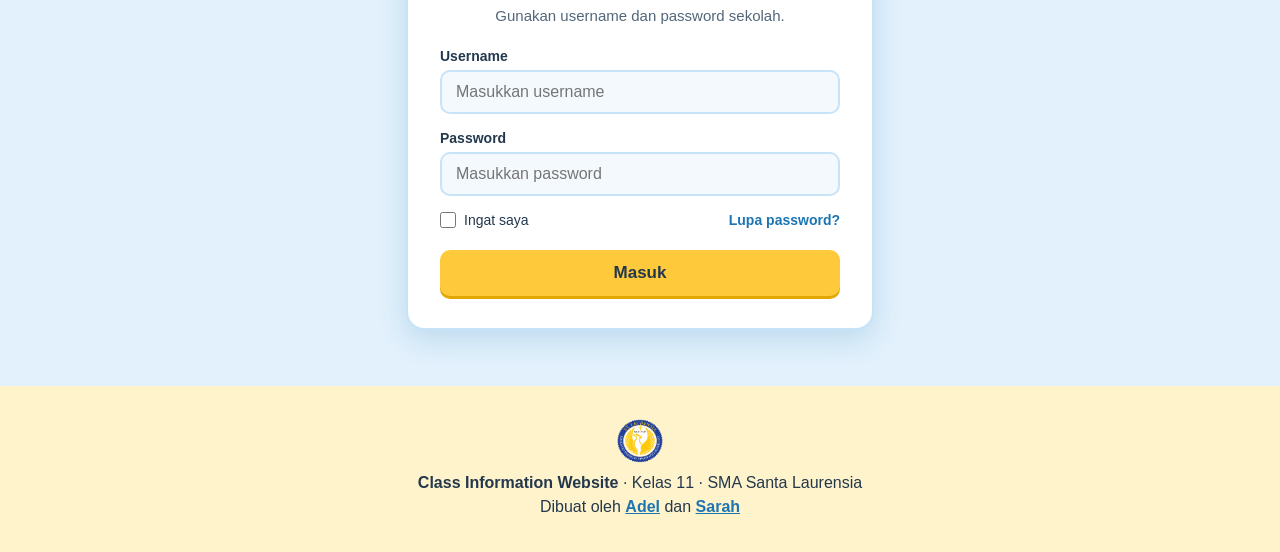
==== commit c214cf02: "Ubah teks footer" ====
--- a/index.html
+++ b/index.html
@@ -367,7 +367,7 @@
     <footer class="as-bawah">
         <img src="images/logo.png" alt="Logo SMA Santa Laurensia" class="as-logo-kecil">
         <p><strong>Class Information Website</strong> · Kelas 11 · SMA Santa Laurensia</p>
-        <p>Dibuat oleh <a href="cv1.html">Adel</a> dan <a href="cv2.html">Sarah</a> untuk Tugas Informatika kelas XI</p>
+        <p>Dibuat oleh <a href="cv1.html">Adel</a> dan <a href="cv2.html">Sarah</a></p>
     </footer>
 
 </body>
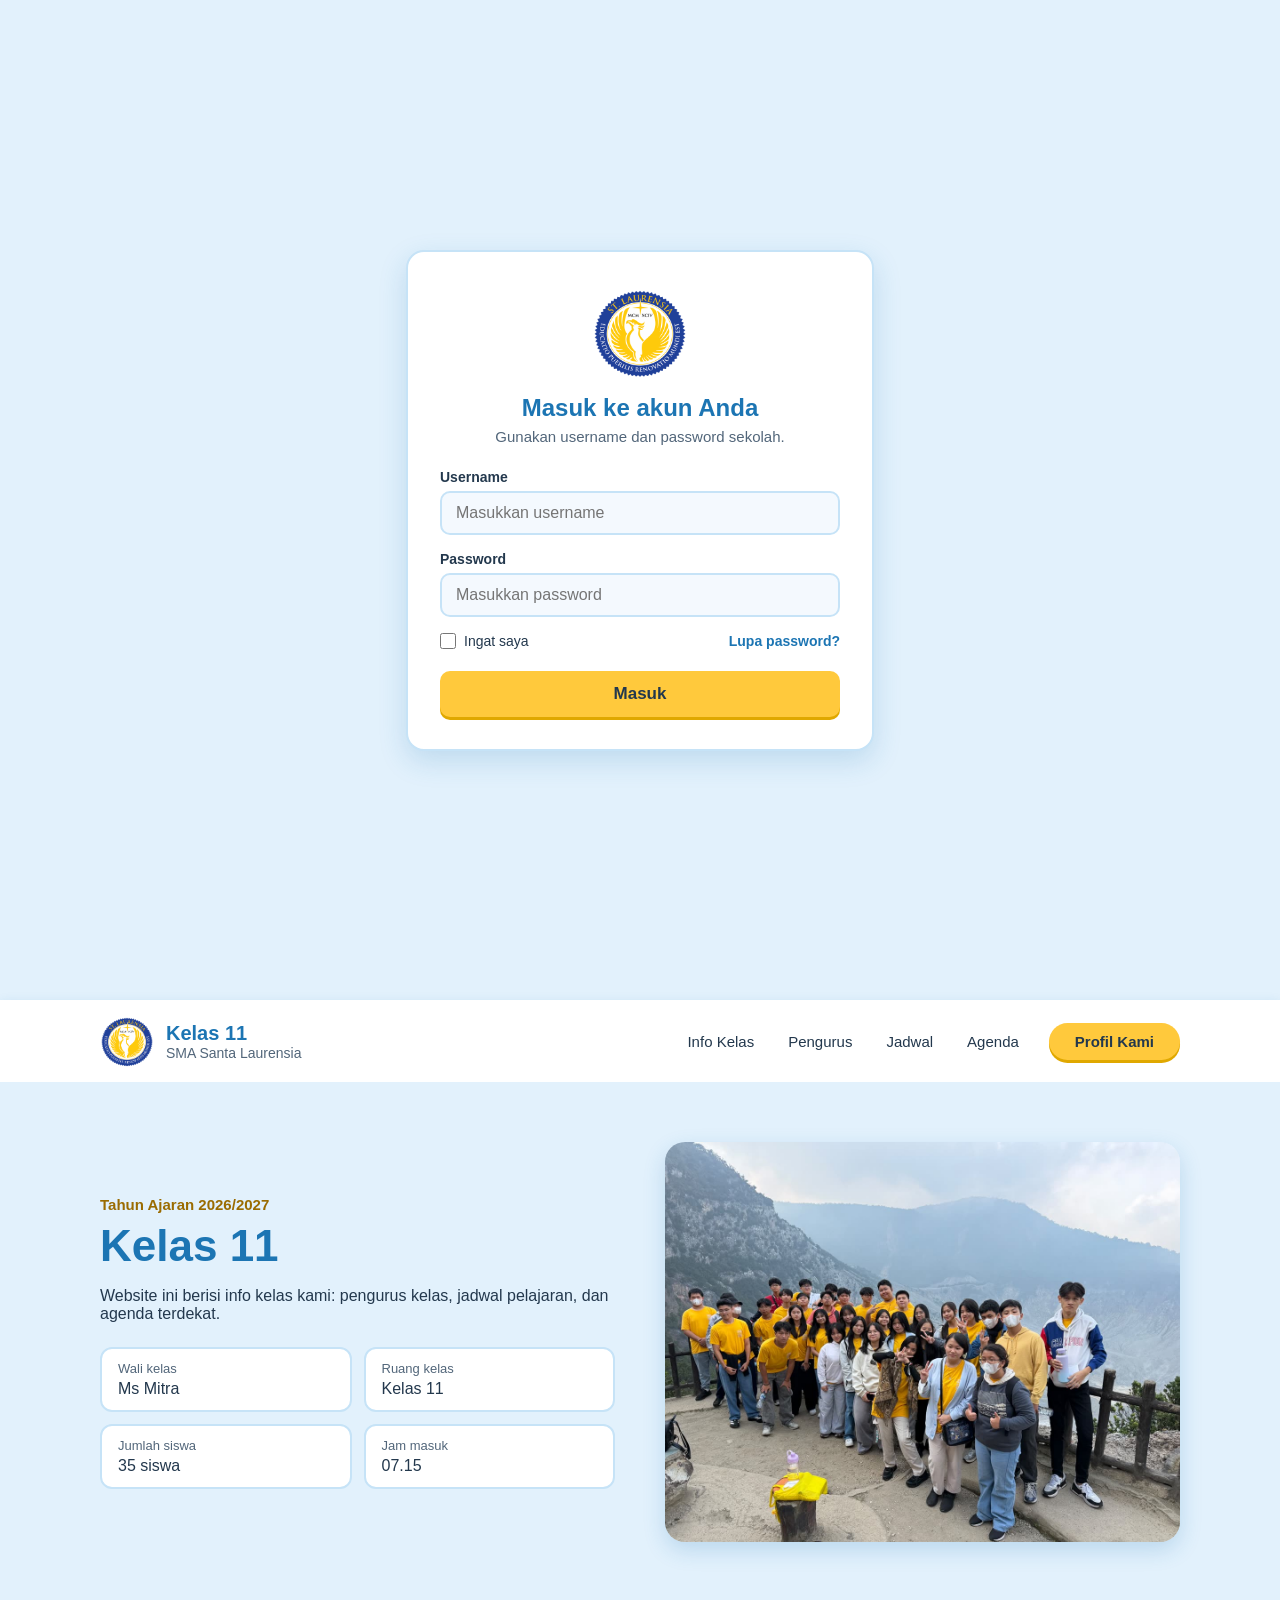
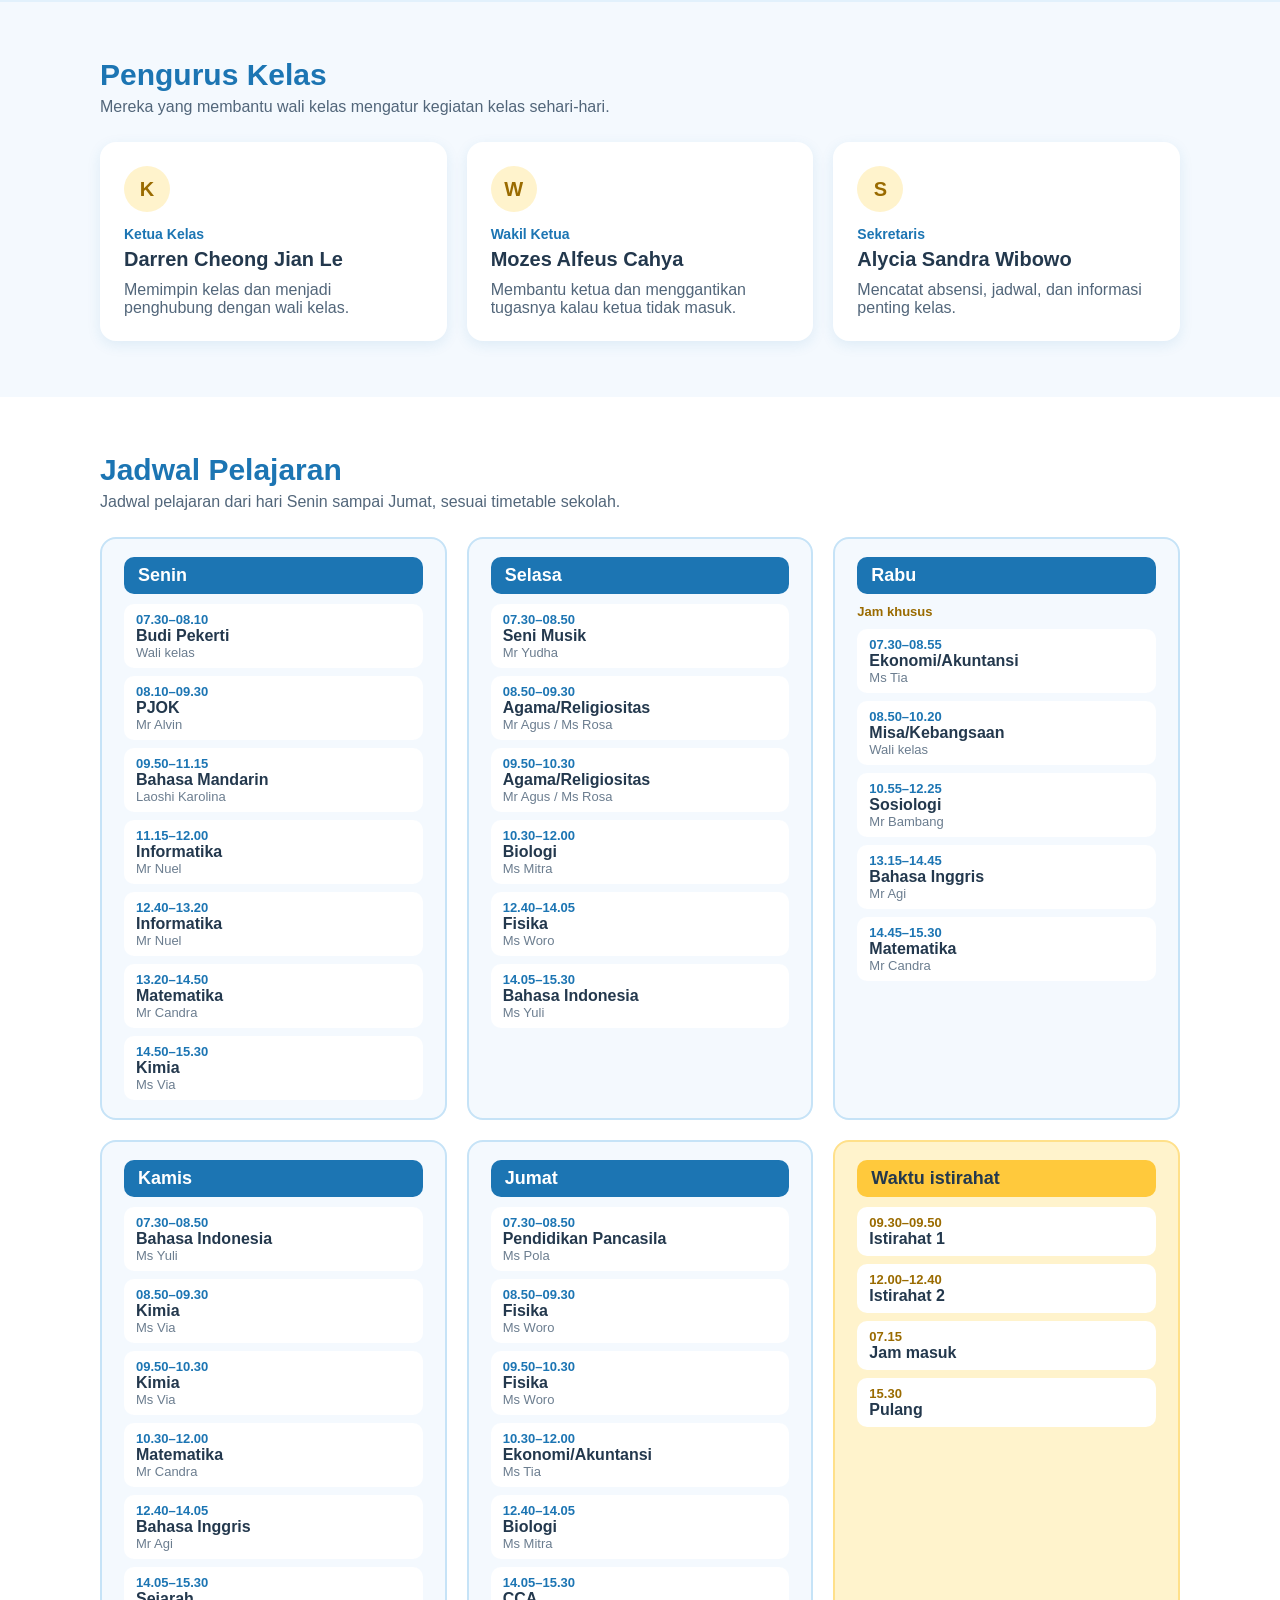
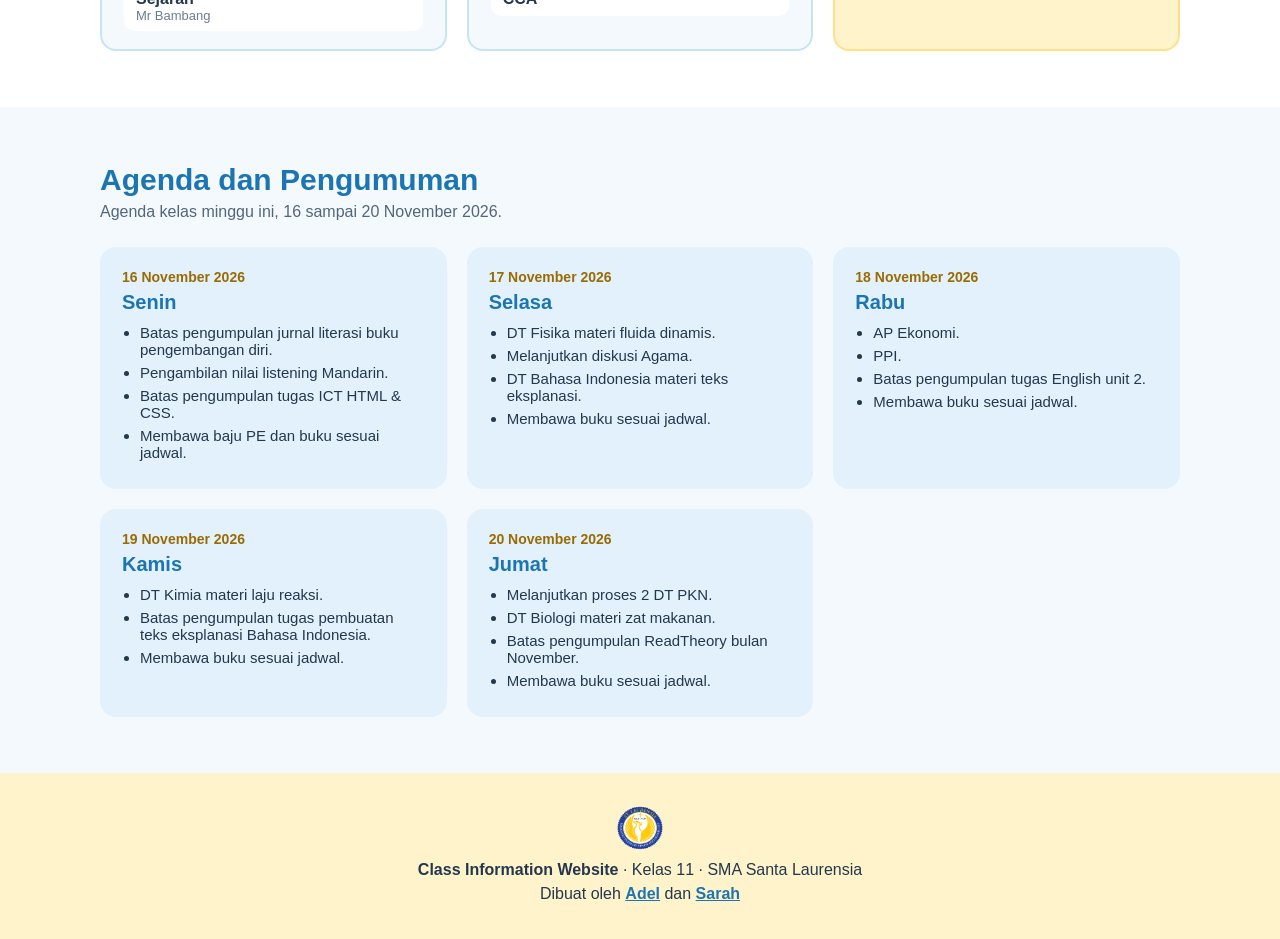
==== commit 57001186: "Halaman login tampil duluan sebelum isi website" ====
--- a/index.html
+++ b/index.html
@@ -9,7 +9,31 @@
 </head>
 <body>
 
-    <header class="as-atas">
+    <section class="as-masuk" id="masuk">
+        <div class="as-portal">
+            <img src="images/logo.png" alt="Logo SMA Santa Laurensia" class="as-portal-logo">
+            <h2>Masuk ke akun Anda</h2>
+            <p class="as-portal-sub">Gunakan username dan password sekolah.</p>
+            <div class="as-isian">
+                <p class="as-isian-judul">Username</p>
+                <input type="text" class="as-kotak-isi" id="username" name="username" placeholder="Masukkan username">
+            </div>
+            <div class="as-isian">
+                <p class="as-isian-judul">Password</p>
+                <input type="password" class="as-kotak-isi" id="password" name="password" placeholder="Masukkan password">
+            </div>
+            <div class="as-portal-baris">
+                <div class="as-ingat">
+                    <input type="checkbox" class="as-centang" id="ingat" name="ingat">
+                    <p>Ingat saya</p>
+                </div>
+                <a href="#masuk">Lupa password?</a>
+            </div>
+            <a class="as-tombol-masuk" href="#beranda">Masuk</a>
+        </div>
+    </section>
+
+    <header class="as-atas" id="beranda">
         <div class="as-merek">
             <img src="images/logo.png" alt="Logo SMA Santa Laurensia" class="as-logo">
             <div>
@@ -22,7 +46,7 @@
             <a href="#pengurus">Pengurus</a>
             <a href="#jadwal">Jadwal</a>
             <a href="#agenda">Agenda</a>
-            <a class="as-tombol" href="#masuk">Masuk</a>
+            <a class="as-tombol" href="cv1.html">Profil Kami</a>
         </nav>
     </header>
 
@@ -338,30 +362,6 @@
                 </div>
             </div>
         </section>
-
-        <section class="as-bagian as-masuk" id="masuk">
-            <div class="as-portal">
-                <img src="images/logo.png" alt="Logo SMA Santa Laurensia" class="as-portal-logo">
-                <h2>Masuk ke akun Anda</h2>
-                <p class="as-portal-sub">Gunakan username dan password sekolah.</p>
-                <div class="as-isian">
-                    <p class="as-isian-judul">Username</p>
-                    <input type="text" class="as-kotak-isi" id="username" name="username" placeholder="Masukkan username">
-                </div>
-                <div class="as-isian">
-                    <p class="as-isian-judul">Password</p>
-                    <input type="password" class="as-kotak-isi" id="password" name="password" placeholder="Masukkan password">
-                </div>
-                <div class="as-portal-baris">
-                    <div class="as-ingat">
-                        <input type="checkbox" class="as-centang" id="ingat" name="ingat">
-                        <p>Ingat saya</p>
-                    </div>
-                    <a href="#masuk">Lupa password?</a>
-                </div>
-                <a class="as-tombol-masuk" href="cv1.html">Masuk</a>
-            </div>
-        </section>
     </main>
 
     <footer class="as-bawah">
--- a/style.css
+++ b/style.css
@@ -309,12 +309,16 @@
 }
 
 .as-masuk {
+    display: grid;
+    justify-content: center;
+    align-items: center;
+    height: 1000px;
+    padding: 0 20px;
     background-color: #e2f1fc;
 }
 
 .as-portal {
     width: 400px;
-    margin: 0 auto;
     padding: 32px;
     background-color: #ffffff;
     border: 2px solid #c6e3f7;
@@ -332,6 +336,7 @@
 .as-portal h2 {
     margin: 0 0 6px 0;
     font-size: 24px;
+    color: #1c75b3;
     text-align: center;
 }
 
@@ -549,6 +554,12 @@
         gap: 14px;
     }
 
+    .as-masuk {
+        grid-template-columns: 1fr;
+        height: 900px;
+        padding: 0 16px;
+    }
+
     .as-portal {
         width: auto;
         padding: 24px 18px;
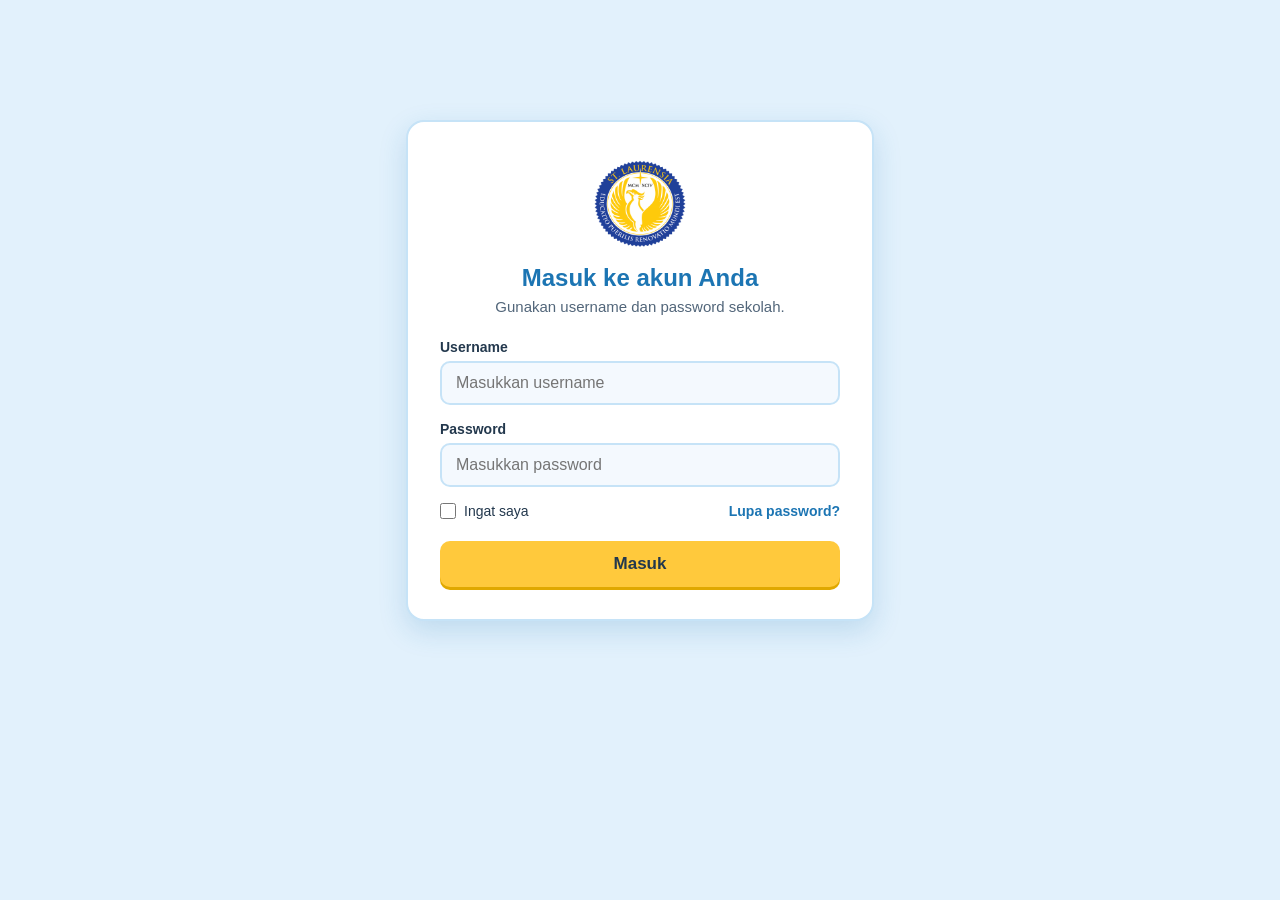
==== commit ec32841f: "Halaman login dipisah dari isi website" ====
--- a/index.html
+++ b/index.html
@@ -7,9 +7,9 @@
     <link rel="icon" type="image/png" href="images/logo.png">
     <link rel="stylesheet" href="style.css">
 </head>
-<body>
+<body class="as-halaman-masuk">
 
-    <section class="as-masuk" id="masuk">
+    <section class="as-masuk">
         <div class="as-portal">
             <img src="images/logo.png" alt="Logo SMA Santa Laurensia" class="as-portal-logo">
             <h2>Masuk ke akun Anda</h2>
@@ -27,348 +27,11 @@
                     <input type="checkbox" class="as-centang" id="ingat" name="ingat">
                     <p>Ingat saya</p>
                 </div>
-                <a href="#masuk">Lupa password?</a>
+                <a href="#">Lupa password?</a>
             </div>
-            <a class="as-tombol-masuk" href="#beranda">Masuk</a>
+            <a class="as-tombol-masuk" href="beranda.html">Masuk</a>
         </div>
     </section>
 
-    <header class="as-atas" id="beranda">
-        <div class="as-merek">
-            <img src="images/logo.png" alt="Logo SMA Santa Laurensia" class="as-logo">
-            <div>
-                <p class="as-nama-kelas">Kelas 11</p>
-                <p class="as-sekolah">SMA Santa Laurensia</p>
-            </div>
-        </div>
-        <nav class="as-menu">
-            <a href="#info">Info Kelas</a>
-            <a href="#pengurus">Pengurus</a>
-            <a href="#jadwal">Jadwal</a>
-            <a href="#agenda">Agenda</a>
-            <a class="as-tombol" href="cv1.html">Profil Kami</a>
-        </nav>
-    </header>
-
-
-    <main>
-        <section class="as-hero" id="info">
-            <div class="as-hero-teks">
-                <p class="as-label">Tahun Ajaran 2026/2027</p>
-                <h1>Kelas 11</h1>
-                <p>Website ini berisi info kelas kami: pengurus kelas, jadwal pelajaran, dan agenda terdekat.</p>
-                <div class="as-info">
-                    <div class="as-info-kotak">
-                        <p class="as-info-judul">Wali kelas</p>
-                        <p>Ms Mitra</p>
-                    </div>
-                    <div class="as-info-kotak">
-                        <p class="as-info-judul">Ruang kelas</p>
-                        <p>Kelas 11</p>
-                    </div>
-                    <div class="as-info-kotak">
-                        <p class="as-info-judul">Jumlah siswa</p>
-                        <p>35 siswa</p>
-                    </div>
-                    <div class="as-info-kotak">
-                        <p class="as-info-judul">Jam masuk</p>
-                        <p>07.15</p>
-                    </div>
-                </div>
-            </div>
-            <img src="images/foto-kelas.jpg" alt="Foto bersama kelas" class="as-foto-kelas">
-        </section>
-
-        <section class="as-bagian" id="pengurus">
-            <h2>Pengurus Kelas</h2>
-            <p class="as-pengantar">Mereka yang membantu wali kelas mengatur kegiatan kelas sehari-hari.</p>
-            <div class="as-pengurus">
-                <div class="as-kartu">
-                    <p class="as-ikon">K</p>
-                    <p class="as-jabatan">Ketua Kelas</p>
-                    <h3>Darren Cheong Jian Le</h3>
-                    <p>Memimpin kelas dan menjadi penghubung dengan wali kelas.</p>
-                </div>
-                <div class="as-kartu">
-                    <p class="as-ikon">W</p>
-                    <p class="as-jabatan">Wakil Ketua</p>
-                    <h3>Mozes Alfeus Cahya</h3>
-                    <p>Membantu ketua dan menggantikan tugasnya kalau ketua tidak masuk.</p>
-                </div>
-                <div class="as-kartu">
-                    <p class="as-ikon">S</p>
-                    <p class="as-jabatan">Sekretaris</p>
-                    <h3>Alycia Sandra Wibowo</h3>
-                    <p>Mencatat absensi, jadwal, dan informasi penting kelas.</p>
-                </div>
-            </div>
-        </section>
-
-        <section class="as-bagian as-putih" id="jadwal">
-            <h2>Jadwal Pelajaran</h2>
-            <p class="as-pengantar">Jadwal pelajaran dari hari Senin sampai Jumat, sesuai timetable sekolah.</p>
-            <div class="as-jadwal">
-                <div class="as-hari">
-                    <h3>Senin</h3>
-                    <ol>
-                        <li>
-                            <p class="as-jam">07.30–08.10</p>
-                            <p class="as-mapel">Budi Pekerti</p>
-                            <p class="as-guru">Wali kelas</p>
-                        </li>
-                        <li>
-                            <p class="as-jam">08.10–09.30</p>
-                            <p class="as-mapel">PJOK</p>
-                            <p class="as-guru">Mr Alvin</p>
-                        </li>
-                        <li>
-                            <p class="as-jam">09.50–11.15</p>
-                            <p class="as-mapel">Bahasa Mandarin</p>
-                            <p class="as-guru">Laoshi Karolina</p>
-                        </li>
-                        <li>
-                            <p class="as-jam">11.15–12.00</p>
-                            <p class="as-mapel">Informatika</p>
-                            <p class="as-guru">Mr Nuel</p>
-                        </li>
-                        <li>
-                            <p class="as-jam">12.40–13.20</p>
-                            <p class="as-mapel">Informatika</p>
-                            <p class="as-guru">Mr Nuel</p>
-                        </li>
-                        <li>
-                            <p class="as-jam">13.20–14.50</p>
-                            <p class="as-mapel">Matematika</p>
-                            <p class="as-guru">Mr Candra</p>
-                        </li>
-                        <li>
-                            <p class="as-jam">14.50–15.30</p>
-                            <p class="as-mapel">Kimia</p>
-                            <p class="as-guru">Ms Via</p>
-                        </li>
-                    </ol>
-                </div>
-                <div class="as-hari">
-                    <h3>Selasa</h3>
-                    <ol>
-                        <li>
-                            <p class="as-jam">07.30–08.50</p>
-                            <p class="as-mapel">Seni Musik</p>
-                            <p class="as-guru">Mr Yudha</p>
-                        </li>
-                        <li>
-                            <p class="as-jam">08.50–09.30</p>
-                            <p class="as-mapel">Agama/Religiositas</p>
-                            <p class="as-guru">Mr Agus / Ms Rosa</p>
-                        </li>
-                        <li>
-                            <p class="as-jam">09.50–10.30</p>
-                            <p class="as-mapel">Agama/Religiositas</p>
-                            <p class="as-guru">Mr Agus / Ms Rosa</p>
-                        </li>
-                        <li>
-                            <p class="as-jam">10.30–12.00</p>
-                            <p class="as-mapel">Biologi</p>
-                            <p class="as-guru">Ms Mitra</p>
-                        </li>
-                        <li>
-                            <p class="as-jam">12.40–14.05</p>
-                            <p class="as-mapel">Fisika</p>
-                            <p class="as-guru">Ms Woro</p>
-                        </li>
-                        <li>
-                            <p class="as-jam">14.05–15.30</p>
-                            <p class="as-mapel">Bahasa Indonesia</p>
-                            <p class="as-guru">Ms Yuli</p>
-                        </li>
-                    </ol>
-                </div>
-                <div class="as-hari">
-                    <h3>Rabu</h3>
-                    <p class="as-keterangan">Jam khusus</p>
-                    <ol>
-                        <li>
-                            <p class="as-jam">07.30–08.55</p>
-                            <p class="as-mapel">Ekonomi/Akuntansi</p>
-                            <p class="as-guru">Ms Tia</p>
-                        </li>
-                        <li>
-                            <p class="as-jam">08.50–10.20</p>
-                            <p class="as-mapel">Misa/Kebangsaan</p>
-                            <p class="as-guru">Wali kelas</p>
-                        </li>
-                        <li>
-                            <p class="as-jam">10.55–12.25</p>
-                            <p class="as-mapel">Sosiologi</p>
-                            <p class="as-guru">Mr Bambang</p>
-                        </li>
-                        <li>
-                            <p class="as-jam">13.15–14.45</p>
-                            <p class="as-mapel">Bahasa Inggris</p>
-                            <p class="as-guru">Mr Agi</p>
-                        </li>
-                        <li>
-                            <p class="as-jam">14.45–15.30</p>
-                            <p class="as-mapel">Matematika</p>
-                            <p class="as-guru">Mr Candra</p>
-                        </li>
-                    </ol>
-                </div>
-                <div class="as-hari">
-                    <h3>Kamis</h3>
-                    <ol>
-                        <li>
-                            <p class="as-jam">07.30–08.50</p>
-                            <p class="as-mapel">Bahasa Indonesia</p>
-                            <p class="as-guru">Ms Yuli</p>
-                        </li>
-                        <li>
-                            <p class="as-jam">08.50–09.30</p>
-                            <p class="as-mapel">Kimia</p>
-                            <p class="as-guru">Ms Via</p>
-                        </li>
-                        <li>
-                            <p class="as-jam">09.50–10.30</p>
-                            <p class="as-mapel">Kimia</p>
-                            <p class="as-guru">Ms Via</p>
-                        </li>
-                        <li>
-                            <p class="as-jam">10.30–12.00</p>
-                            <p class="as-mapel">Matematika</p>
-                            <p class="as-guru">Mr Candra</p>
-                        </li>
-                        <li>
-                            <p class="as-jam">12.40–14.05</p>
-                            <p class="as-mapel">Bahasa Inggris</p>
-                            <p class="as-guru">Mr Agi</p>
-                        </li>
-                        <li>
-                            <p class="as-jam">14.05–15.30</p>
-                            <p class="as-mapel">Sejarah</p>
-                            <p class="as-guru">Mr Bambang</p>
-                        </li>
-                    </ol>
-                </div>
-                <div class="as-hari">
-                    <h3>Jumat</h3>
-                    <ol>
-                        <li>
-                            <p class="as-jam">07.30–08.50</p>
-                            <p class="as-mapel">Pendidikan Pancasila</p>
-                            <p class="as-guru">Ms Pola</p>
-                        </li>
-                        <li>
-                            <p class="as-jam">08.50–09.30</p>
-                            <p class="as-mapel">Fisika</p>
-                            <p class="as-guru">Ms Woro</p>
-                        </li>
-                        <li>
-                            <p class="as-jam">09.50–10.30</p>
-                            <p class="as-mapel">Fisika</p>
-                            <p class="as-guru">Ms Woro</p>
-                        </li>
-                        <li>
-                            <p class="as-jam">10.30–12.00</p>
-                            <p class="as-mapel">Ekonomi/Akuntansi</p>
-                            <p class="as-guru">Ms Tia</p>
-                        </li>
-                        <li>
-                            <p class="as-jam">12.40–14.05</p>
-                            <p class="as-mapel">Biologi</p>
-                            <p class="as-guru">Ms Mitra</p>
-                        </li>
-                        <li>
-                            <p class="as-jam">14.05–15.30</p>
-                            <p class="as-mapel">CCA</p>
-                        </li>
-                    </ol>
-                </div>
-                <div class="as-hari as-istirahat">
-                    <h3>Waktu istirahat</h3>
-                    <ul>
-                        <li>
-                            <p class="as-jam">09.30–09.50</p>
-                            <p class="as-mapel">Istirahat 1</p>
-                        </li>
-                        <li>
-                            <p class="as-jam">12.00–12.40</p>
-                            <p class="as-mapel">Istirahat 2</p>
-                        </li>
-                        <li>
-                            <p class="as-jam">07.15</p>
-                            <p class="as-mapel">Jam masuk</p>
-                        </li>
-                        <li>
-                            <p class="as-jam">15.30</p>
-                            <p class="as-mapel">Pulang</p>
-                        </li>
-                    </ul>
-                </div>
-            </div>
-        </section>
-
-        <section class="as-bagian" id="agenda">
-            <h2>Agenda dan Pengumuman</h2>
-            <p class="as-pengantar">Agenda kelas minggu ini, 16 sampai 20 November 2026.</p>
-            <div class="as-agenda">
-                <div class="as-agenda-kartu">
-                    <p class="as-tanggal">16 November 2026</p>
-                    <h3>Senin</h3>
-                    <ul class="as-agenda-daftar">
-                        <li>Batas pengumpulan jurnal literasi buku pengembangan diri.</li>
-                        <li>Pengambilan nilai listening Mandarin.</li>
-                        <li>Batas pengumpulan tugas ICT HTML &amp; CSS.</li>
-                        <li>Membawa baju PE dan buku sesuai jadwal.</li>
-                    </ul>
-                </div>
-                <div class="as-agenda-kartu">
-                    <p class="as-tanggal">17 November 2026</p>
-                    <h3>Selasa</h3>
-                    <ul class="as-agenda-daftar">
-                        <li>DT Fisika materi fluida dinamis.</li>
-                        <li>Melanjutkan diskusi Agama.</li>
-                        <li>DT Bahasa Indonesia materi teks eksplanasi.</li>
-                        <li>Membawa buku sesuai jadwal.</li>
-                    </ul>
-                </div>
-                <div class="as-agenda-kartu">
-                    <p class="as-tanggal">18 November 2026</p>
-                    <h3>Rabu</h3>
-                    <ul class="as-agenda-daftar">
-                        <li>AP Ekonomi.</li>
-                        <li>PPI.</li>
-                        <li>Batas pengumpulan tugas English unit 2.</li>
-                        <li>Membawa buku sesuai jadwal.</li>
-                    </ul>
-                </div>
-                <div class="as-agenda-kartu">
-                    <p class="as-tanggal">19 November 2026</p>
-                    <h3>Kamis</h3>
-                    <ul class="as-agenda-daftar">
-                        <li>DT Kimia materi laju reaksi.</li>
-                        <li>Batas pengumpulan tugas pembuatan teks eksplanasi Bahasa Indonesia.</li>
-                        <li>Membawa buku sesuai jadwal.</li>
-                    </ul>
-                </div>
-                <div class="as-agenda-kartu">
-                    <p class="as-tanggal">20 November 2026</p>
-                    <h3>Jumat</h3>
-                    <ul class="as-agenda-daftar">
-                        <li>Melanjutkan proses 2 DT PKN.</li>
-                        <li>DT Biologi materi zat makanan.</li>
-                        <li>Batas pengumpulan ReadTheory bulan November.</li>
-                        <li>Membawa buku sesuai jadwal.</li>
-                    </ul>
-                </div>
-            </div>
-        </section>
-    </main>
-
-    <footer class="as-bawah">
-        <img src="images/logo.png" alt="Logo SMA Santa Laurensia" class="as-logo-kecil">
-        <p><strong>Class Information Website</strong> · Kelas 11 · SMA Santa Laurensia</p>
-        <p>Dibuat oleh <a href="cv1.html">Adel</a> dan <a href="cv2.html">Sarah</a></p>
-    </footer>
-
 </body>
 </html>
--- a/style.css
+++ b/style.css
@@ -308,17 +308,17 @@
     color: #1c75b3;
 }
 
+.as-halaman-masuk {
+    background-color: #e2f1fc;
+}
+
 .as-masuk {
-    display: grid;
-    justify-content: center;
-    align-items: center;
-    height: 1000px;
-    padding: 0 20px;
-    background-color: #e2f1fc;
+    padding: 120px 20px;
 }
 
 .as-portal {
     width: 400px;
+    margin: 0 auto;
     padding: 32px;
     background-color: #ffffff;
     border: 2px solid #c6e3f7;
@@ -555,9 +555,7 @@
     }
 
     .as-masuk {
-        grid-template-columns: 1fr;
-        height: 900px;
-        padding: 0 16px;
+        padding: 60px 16px;
     }
 
     .as-portal {
